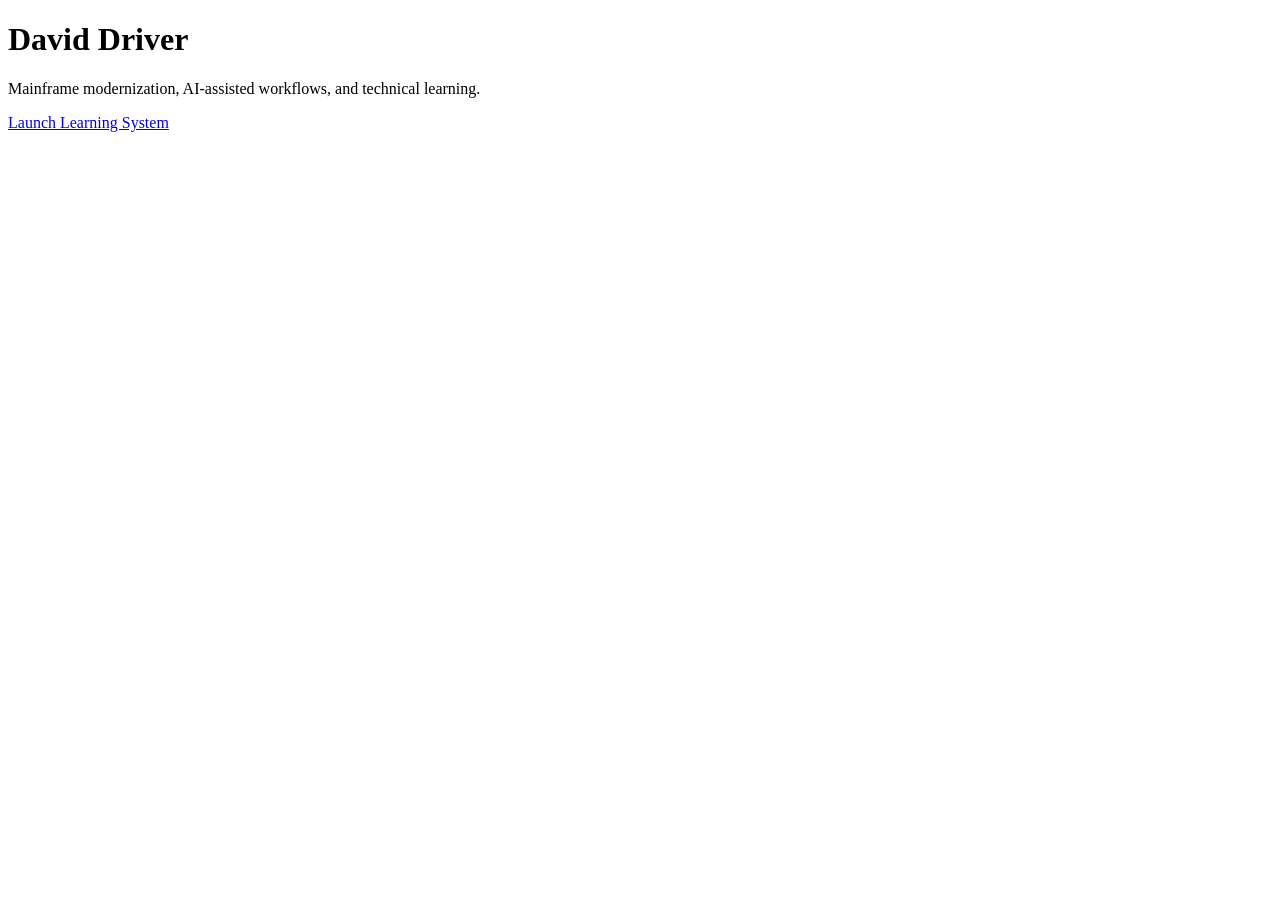
==== index.html @ c93b9fbb "Add DavidDriver landing page and move learning app to /learning" ====
<!DOCTYPE html>
<html>
<head>
<title>DavidDriver.net</title>
</head>

<body>

<h1>David Driver</h1>

<p>Mainframe modernization, AI-assisted workflows, and technical learning.</p>

<p>
<a href="/learning/">Launch Learning System</a>
</p>

</body>
</html>
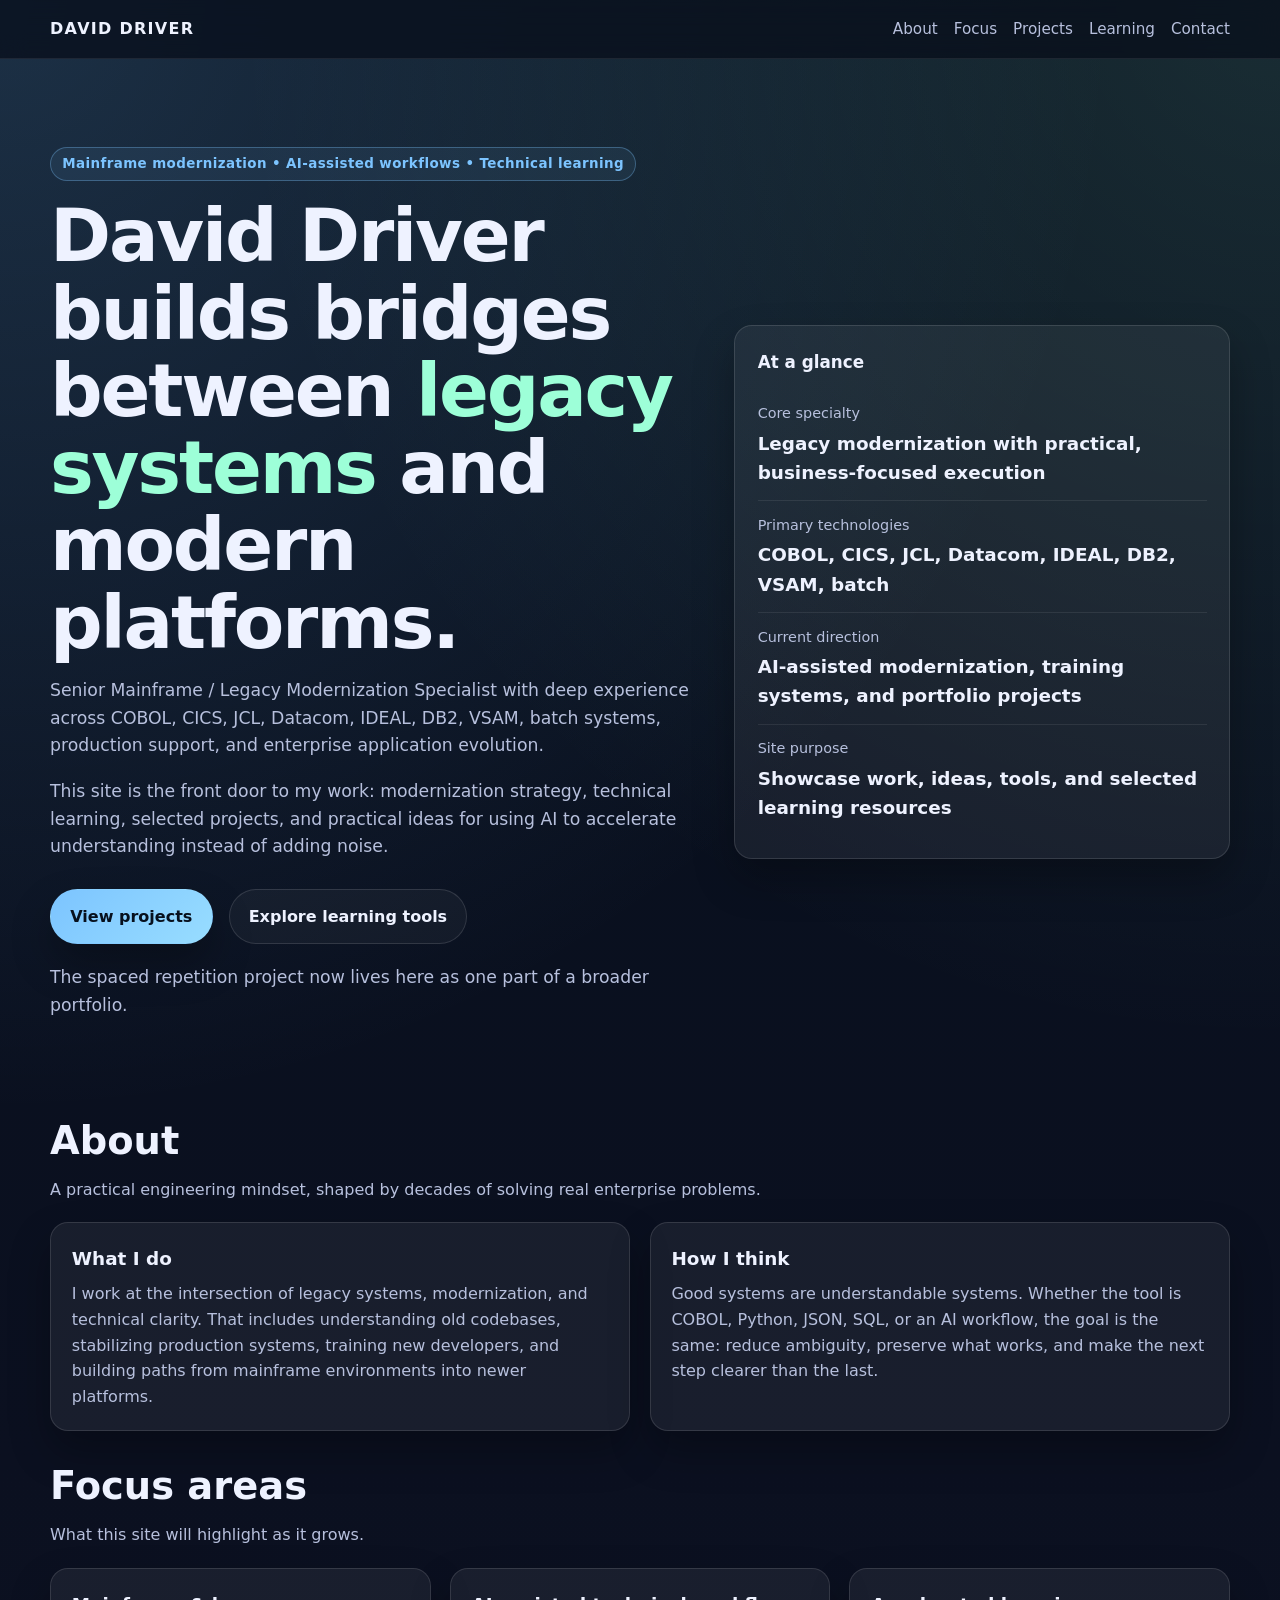
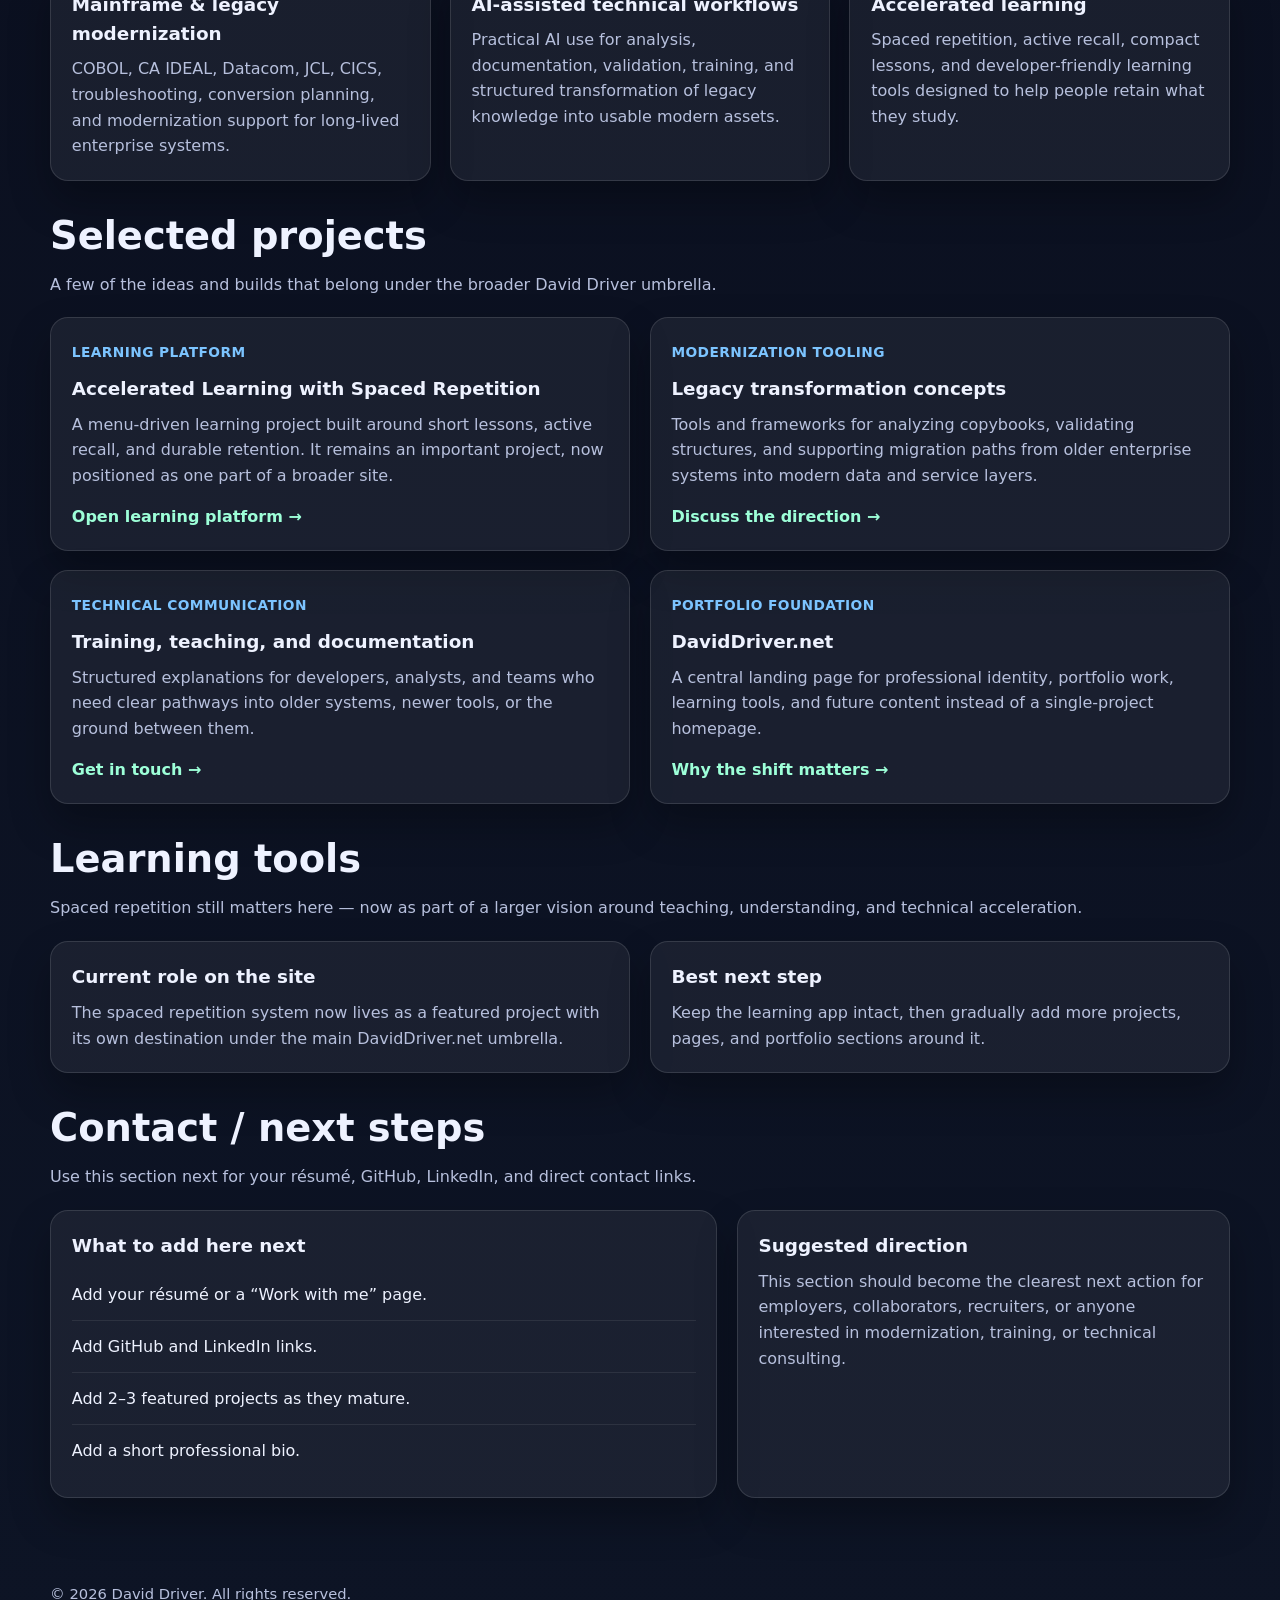
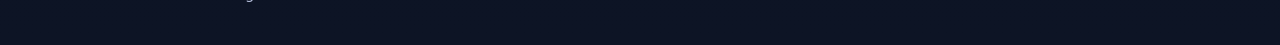
==== commit 51a257ad: "Restruture site and poplish DavidDriver.net landing page" ====
--- a/index.html
+++ b/index.html
@@ -1,18 +1,569 @@
 <!DOCTYPE html>
-<html>
-<head>
-<title>DavidDriver.net</title>
-</head>
-
-<body>
-
-<h1>David Driver</h1>
-
-<p>Mainframe modernization, AI-assisted workflows, and technical learning.</p>
-
-<p>
-<a href="/learning/">Launch Learning System</a>
-</p>
-
-</body>
+<html lang="en">
+  <head>
+    <meta charset="UTF-8" />
+    <meta name="viewport" content="width=device-width, initial-scale=1.0" />
+    <title>David Driver | Mainframe Modernization, AI, and Technical Learning</title>
+    <meta
+      name="description"
+      content="David Driver — Senior Mainframe / Legacy Modernization Specialist. Mainframe systems, modernization strategy, AI-assisted workflows, technical learning, and selected projects."
+    />
+    <style>
+      :root {
+        --bg: #0b1020;
+        --bg-soft: #11182d;
+        --card: rgba(255, 255, 255, 0.06);
+        --border: rgba(255, 255, 255, 0.12);
+        --text: #eef2ff;
+        --muted: #b7c0dd;
+        --accent: #7cc4ff;
+        --accent-2: #9dffd8;
+        --shadow: 0 20px 40px rgba(0, 0, 0, 0.28);
+        --radius: 18px;
+        --max: 1180px;
+      }
+
+      * {
+        box-sizing: border-box;
+      }
+
+      html {
+        scroll-behavior: smooth;
+      }
+
+      body {
+        margin: 0;
+        font-family: Inter, system-ui, -apple-system, BlinkMacSystemFont, "Segoe UI", sans-serif;
+        color: var(--text);
+        background:
+          radial-gradient(circle at top left, rgba(124, 196, 255, 0.18), transparent 32%),
+          radial-gradient(circle at top right, rgba(157, 255, 216, 0.12), transparent 30%),
+          linear-gradient(180deg, #07101d 0%, #0b1020 45%, #0d1425 100%);
+        line-height: 1.6;
+      }
+
+      a {
+        color: inherit;
+        text-decoration: none;
+      }
+
+      .wrap {
+        width: min(calc(100% - 2rem), var(--max));
+        margin: 0 auto;
+      }
+
+      .topbar {
+        position: sticky;
+        top: 0;
+        z-index: 50;
+        backdrop-filter: blur(12px);
+        background: rgba(8, 13, 25, 0.72);
+        border-bottom: 1px solid rgba(255, 255, 255, 0.08);
+      }
+
+      .nav {
+        display: flex;
+        align-items: center;
+        justify-content: space-between;
+        gap: 1rem;
+        padding: 1rem 0;
+      }
+
+      .brand {
+        font-size: 1rem;
+        font-weight: 700;
+        letter-spacing: 0.08em;
+        text-transform: uppercase;
+      }
+
+      .nav-links {
+        display: flex;
+        gap: 1rem;
+        flex-wrap: wrap;
+      }
+
+      .nav-links a {
+        color: var(--muted);
+        font-size: 0.95rem;
+      }
+
+      .nav-links a:hover,
+      .nav-links a:focus {
+        color: var(--text);
+      }
+
+      .hero {
+        padding: 5.5rem 0 3rem;
+      }
+
+      .hero-grid {
+        display: grid;
+        grid-template-columns: 1.25fr 0.95fr;
+        gap: 2rem;
+        align-items: center;
+      }
+
+      .eyebrow {
+        display: inline-block;
+        padding: 0.35rem 0.7rem;
+        border: 1px solid rgba(124, 196, 255, 0.32);
+        background: rgba(124, 196, 255, 0.08);
+        color: var(--accent);
+        border-radius: 999px;
+        font-size: 0.84rem;
+        font-weight: 600;
+        letter-spacing: 0.03em;
+        margin-bottom: 1rem;
+      }
+
+      h1 {
+        margin: 0 0 1rem;
+        font-size: clamp(2.4rem, 6vw, 4.6rem);
+        line-height: 1.05;
+        letter-spacing: -0.03em;
+      }
+
+      .hero p {
+        margin: 0 0 1.15rem;
+        font-size: 1.08rem;
+        color: var(--muted);
+        max-width: 64ch;
+      }
+
+      .accent {
+        color: var(--accent-2);
+      }
+
+      .actions {
+        display: flex;
+        gap: 1rem;
+        flex-wrap: wrap;
+        margin: 1.75rem 0 1.25rem;
+      }
+
+      .button {
+        display: inline-flex;
+        align-items: center;
+        justify-content: center;
+        min-height: 48px;
+        padding: 0.85rem 1.2rem;
+        border-radius: 999px;
+        font-weight: 700;
+        transition: 0.2s ease;
+        border: 1px solid transparent;
+      }
+
+      .button-primary {
+        background: linear-gradient(135deg, var(--accent), #98ddff);
+        color: #07101d;
+        box-shadow: var(--shadow);
+      }
+
+      .button-primary:hover {
+        transform: translateY(-1px);
+      }
+
+      .button-secondary {
+        border-color: var(--border);
+        background: rgba(255, 255, 255, 0.04);
+        color: var(--text);
+      }
+
+      .hero-card,
+      .card,
+      .project,
+      .contact-card {
+        background: var(--card);
+        border: 1px solid var(--border);
+        box-shadow: var(--shadow);
+        border-radius: var(--radius);
+      }
+
+      .hero-card {
+        padding: 1.4rem;
+      }
+
+      .hero-card h2 {
+        margin-top: 0;
+        font-size: 1.05rem;
+      }
+
+      .stat-list,
+      .bullet-list {
+        list-style: none;
+        margin: 0;
+        padding: 0;
+      }
+
+      .stat-list li,
+      .bullet-list li {
+        padding: 0.8rem 0;
+        border-bottom: 1px solid rgba(255, 255, 255, 0.08);
+      }
+
+      .stat-list li:last-child,
+      .bullet-list li:last-child {
+        border-bottom: 0;
+      }
+
+      .stat-label {
+        display: block;
+        color: var(--muted);
+        font-size: 0.9rem;
+      }
+
+      .stat-value {
+        display: block;
+        font-size: 1.15rem;
+        font-weight: 700;
+        margin-top: 0.2rem;
+      }
+
+      section {
+        padding: 1.5rem 0 0;
+      }
+
+      .section-head {
+        margin-bottom: 1.25rem;
+      }
+
+      .section-head h2 {
+        margin: 0 0 0.35rem;
+        font-size: clamp(1.6rem, 3vw, 2.4rem);
+      }
+
+      .section-head p {
+        margin: 0;
+        color: var(--muted);
+      }
+
+      .grid-3,
+      .grid-2 {
+        display: grid;
+        gap: 1.2rem;
+      }
+
+      .grid-3 {
+        grid-template-columns: repeat(3, minmax(0, 1fr));
+      }
+
+      .grid-2 {
+        grid-template-columns: repeat(2, minmax(0, 1fr));
+      }
+
+      .card,
+      .project,
+      .contact-card {
+        padding: 1.3rem;
+      }
+
+      .card h3,
+      .project h3,
+      .contact-card h3 {
+        margin: 0 0 0.5rem;
+        font-size: 1.15rem;
+      }
+
+      .card p,
+      .project p,
+      .contact-card p {
+        margin: 0;
+        color: var(--muted);
+      }
+
+      .project-meta {
+        display: inline-block;
+        margin-bottom: 0.7rem;
+        color: var(--accent);
+        font-size: 0.86rem;
+        font-weight: 700;
+        letter-spacing: 0.03em;
+        text-transform: uppercase;
+      }
+
+      .project-link {
+        display: inline-block;
+        margin-top: 0.95rem;
+        color: var(--accent-2);
+        font-weight: 700;
+      }
+
+      .contact-grid {
+        display: grid;
+        grid-template-columns: 1.15fr 0.85fr;
+        gap: 1.2rem;
+        margin-bottom: 4rem;
+      }
+
+      footer {
+        padding: 1.2rem 0 2.5rem;
+        color: var(--muted);
+        font-size: 0.92rem;
+      }
+
+      .small-note {
+        font-size: 0.94rem;
+        color: var(--muted);
+      }
+
+      @media (max-width: 900px) {
+        .hero-grid,
+        .grid-3,
+        .grid-2,
+        .contact-grid {
+          grid-template-columns: 1fr;
+        }
+
+        .hero {
+          padding-top: 4rem;
+        }
+
+        .nav {
+          align-items: flex-start;
+          flex-direction: column;
+        }
+      }
+    </style>
+  </head>
+  <body>
+    <header class="topbar">
+      <div class="wrap nav">
+        <a class="brand" href="#top">David Driver</a>
+        <nav class="nav-links" aria-label="Main navigation">
+          <a href="#about">About</a>
+          <a href="#focus">Focus</a>
+          <a href="#projects">Projects</a>
+          <a href="#learning">Learning</a>
+          <a href="#contact">Contact</a>
+        </nav>
+      </div>
+    </header>
+
+    <main id="top">
+      <section class="hero">
+        <div class="wrap hero-grid">
+          <div>
+            <span class="eyebrow">Mainframe modernization • AI-assisted workflows • Technical learning</span>
+            <h1>
+              David Driver builds bridges between
+              <span class="accent">legacy systems</span>
+              and modern platforms.
+            </h1>
+            <p>
+              Senior Mainframe / Legacy Modernization Specialist with deep experience across COBOL,
+              CICS, JCL, Datacom, IDEAL, DB2, VSAM, batch systems, production support, and enterprise
+              application evolution.
+            </p>
+            <p>
+              This site is the front door to my work: modernization strategy, technical learning,
+              selected projects, and practical ideas for using AI to accelerate understanding instead
+              of adding noise.
+            </p>
+            <div class="actions">
+              <a class="button button-primary" href="#projects">View projects</a>
+              <a class="button button-secondary" href="./learning/">Explore learning tools</a>
+            </div>
+            <p class="small-note">
+              The spaced repetition project now lives here as one part of a broader portfolio.
+            </p>
+          </div>
+
+          <aside class="hero-card" aria-label="Highlights">
+            <h2>At a glance</h2>
+            <ul class="stat-list">
+              <li>
+                <span class="stat-label">Core specialty</span>
+                <span class="stat-value">Legacy modernization with practical, business-focused execution</span>
+              </li>
+              <li>
+                <span class="stat-label">Primary technologies</span>
+                <span class="stat-value">COBOL, CICS, JCL, Datacom, IDEAL, DB2, VSAM, batch</span>
+              </li>
+              <li>
+                <span class="stat-label">Current direction</span>
+                <span class="stat-value">AI-assisted modernization, training systems, and portfolio projects</span>
+              </li>
+              <li>
+                <span class="stat-label">Site purpose</span>
+                <span class="stat-value">Showcase work, ideas, tools, and selected learning resources</span>
+              </li>
+            </ul>
+          </aside>
+        </div>
+      </section>
+
+      <section id="about">
+        <div class="wrap">
+          <div class="section-head">
+            <h2>About</h2>
+            <p>
+              A practical engineering mindset, shaped by decades of solving real enterprise problems.
+            </p>
+          </div>
+          <div class="grid-2">
+            <article class="card">
+              <h3>What I do</h3>
+              <p>
+                I work at the intersection of legacy systems, modernization, and technical clarity.
+                That includes understanding old codebases, stabilizing production systems, training
+                new developers, and building paths from mainframe environments into newer platforms.
+              </p>
+            </article>
+            <article class="card">
+              <h3>How I think</h3>
+              <p>
+                Good systems are understandable systems. Whether the tool is COBOL, Python, JSON,
+                SQL, or an AI workflow, the goal is the same: reduce ambiguity, preserve what works,
+                and make the next step clearer than the last.
+              </p>
+            </article>
+          </div>
+        </div>
+      </section>
+
+      <section id="focus">
+        <div class="wrap">
+          <div class="section-head">
+            <h2>Focus areas</h2>
+            <p>What this site will highlight as it grows.</p>
+          </div>
+          <div class="grid-3">
+            <article class="card">
+              <h3>Mainframe & legacy modernization</h3>
+              <p>
+                COBOL, CA IDEAL, Datacom, JCL, CICS, troubleshooting, conversion planning, and
+                modernization support for long-lived enterprise systems.
+              </p>
+            </article>
+            <article class="card">
+              <h3>AI-assisted technical workflows</h3>
+              <p>
+                Practical AI use for analysis, documentation, validation, training, and structured
+                transformation of legacy knowledge into usable modern assets.
+              </p>
+            </article>
+            <article class="card">
+              <h3>Accelerated learning</h3>
+              <p>
+                Spaced repetition, active recall, compact lessons, and developer-friendly learning
+                tools designed to help people retain what they study.
+              </p>
+            </article>
+          </div>
+        </div>
+      </section>
+
+      <section id="projects">
+        <div class="wrap">
+          <div class="section-head">
+            <h2>Selected projects</h2>
+            <p>A few of the ideas and builds that belong under the broader David Driver umbrella.</p>
+          </div>
+          <div class="grid-2">
+            <article class="project">
+              <span class="project-meta">Learning platform</span>
+              <h3>Accelerated Learning with Spaced Repetition</h3>
+              <p>
+                A menu-driven learning project built around short lessons, active recall, and durable
+                retention. It remains an important project, now positioned as one part of a broader site.
+              </p>
+              <a class="project-link" href="./learning/">Open learning platform →</a>
+            </article>
+            <article class="project">
+              <span class="project-meta">Modernization tooling</span>
+              <h3>Legacy transformation concepts</h3>
+              <p>
+                Tools and frameworks for analyzing copybooks, validating structures, and supporting
+                migration paths from older enterprise systems into modern data and service layers.
+              </p>
+              <a class="project-link" href="#contact">Discuss the direction →</a>
+            </article>
+            <article class="project">
+              <span class="project-meta">Technical communication</span>
+              <h3>Training, teaching, and documentation</h3>
+              <p>
+                Structured explanations for developers, analysts, and teams who need clear pathways
+                into older systems, newer tools, or the ground between them.
+              </p>
+              <a class="project-link" href="#contact">Get in touch →</a>
+            </article>
+            <article class="project">
+              <span class="project-meta">Portfolio foundation</span>
+              <h3>DavidDriver.net</h3>
+              <p>
+                A central landing page for professional identity, portfolio work, learning tools,
+                and future content instead of a single-project homepage.
+              </p>
+              <a class="project-link" href="#about">Why the shift matters →</a>
+            </article>
+          </div>
+        </div>
+      </section>
+
+      <section id="learning">
+        <div class="wrap">
+          <div class="section-head">
+            <h2>Learning tools</h2>
+            <p>
+              Spaced repetition still matters here — now as part of a larger vision around teaching,
+              understanding, and technical acceleration.
+            </p>
+          </div>
+          <div class="grid-2">
+            <article class="card">
+              <h3>Current role on the site</h3>
+              <p>
+                The spaced repetition system now lives as a featured project with its own destination
+                under the main DavidDriver.net umbrella.
+              </p>
+            </article>
+            <article class="card">
+              <h3>Best next step</h3>
+              <p>
+                Keep the learning app intact, then gradually add more projects, pages, and portfolio
+                sections around it.
+              </p>
+            </article>
+          </div>
+        </div>
+      </section>
+
+      <section id="contact">
+        <div class="wrap">
+          <div class="section-head">
+            <h2>Contact / next steps</h2>
+            <p>Use this section next for your résumé, GitHub, LinkedIn, and direct contact links.</p>
+          </div>
+          <div class="contact-grid">
+            <article class="contact-card">
+              <h3>What to add here next</h3>
+              <ul class="bullet-list">
+                <li>Add your résumé or a “Work with me” page.</li>
+                <li>Add GitHub and LinkedIn links.</li>
+                <li>Add 2–3 featured projects as they mature.</li>
+                <li>Add a short professional bio.</li>
+              </ul>
+            </article>
+            <article class="contact-card">
+              <h3>Suggested direction</h3>
+              <p>
+                This section should become the clearest next action for employers, collaborators,
+                recruiters, or anyone interested in modernization, training, or technical consulting.
+              </p>
+            </article>
+          </div>
+        </div>
+      </section>
+    </main>
+
+    <footer>
+      <div class="wrap">
+        © <span id="year"></span> David Driver. All rights reserved.
+      </div>
+    </footer>
+
+    <script>
+      document.getElementById("year").textContent = new Date().getFullYear();
+    </script>
+  </body>
 </html>
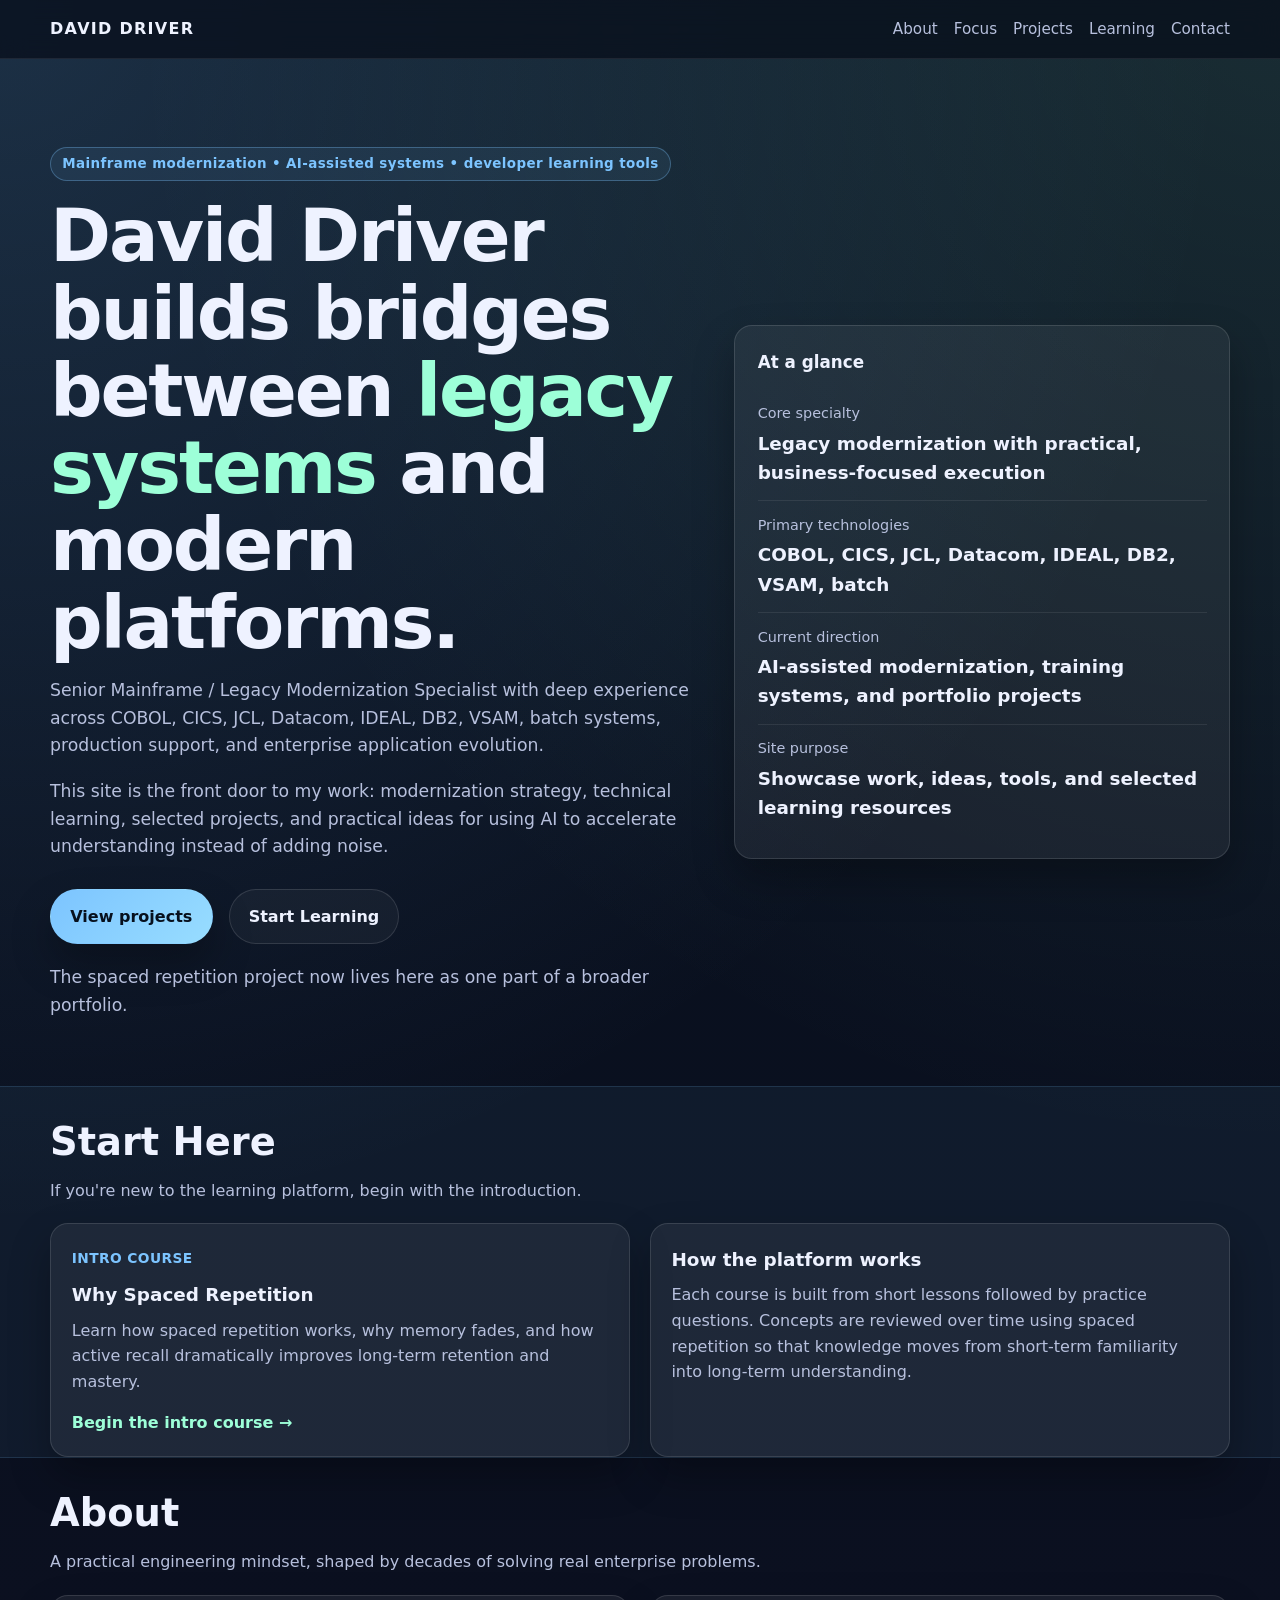
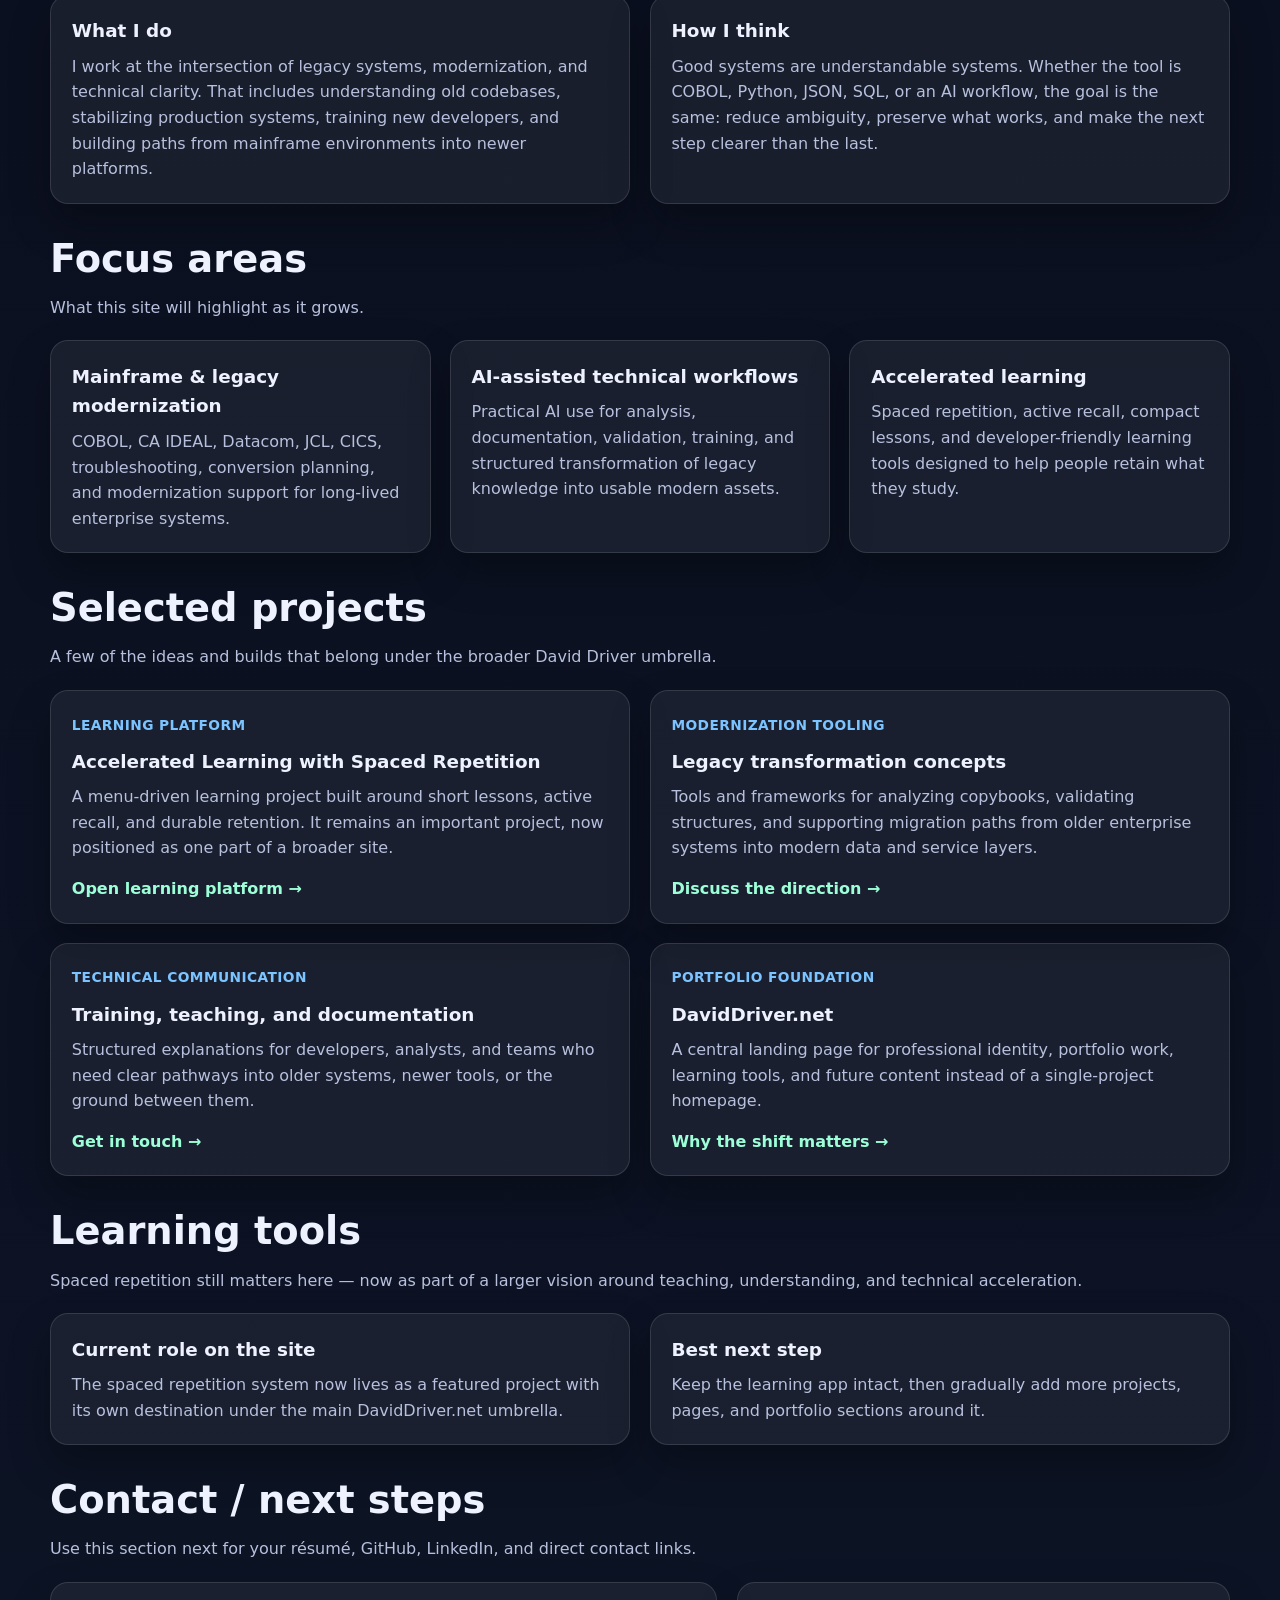
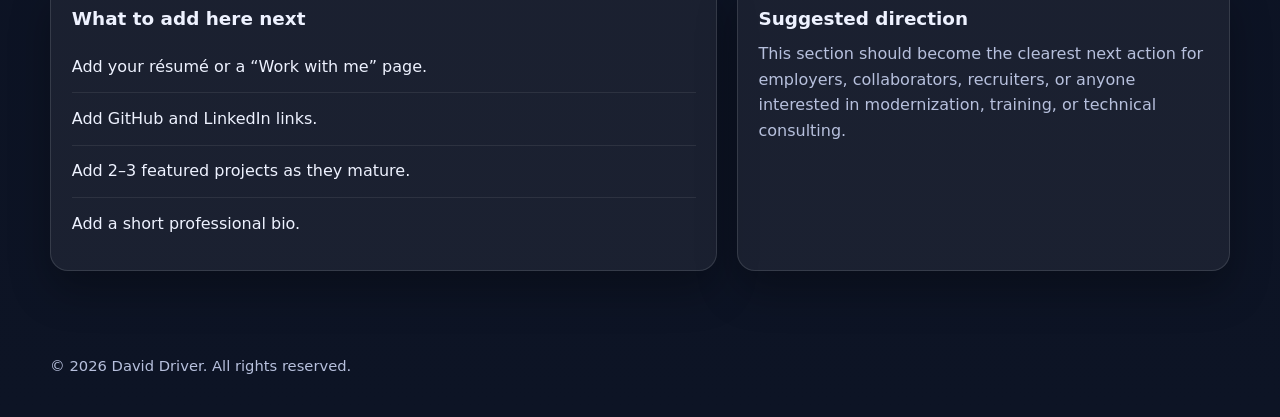
==== commit 99580671: "Update hero subtitle" ====
--- a/index.html
+++ b/index.html
@@ -1,569 +1,613 @@
 <!DOCTYPE html>
 <html lang="en">
-  <head>
+
+<head>
     <meta charset="UTF-8" />
     <meta name="viewport" content="width=device-width, initial-scale=1.0" />
     <title>David Driver | Mainframe Modernization, AI, and Technical Learning</title>
-    <meta
-      name="description"
-      content="David Driver — Senior Mainframe / Legacy Modernization Specialist. Mainframe systems, modernization strategy, AI-assisted workflows, technical learning, and selected projects."
-    />
+    <meta name="description"
+        content="David Driver — Senior Mainframe / Legacy Modernization Specialist. Mainframe systems, modernization strategy, AI-assisted workflows, technical learning, and selected projects." />
     <style>
-      :root {
-        --bg: #0b1020;
-        --bg-soft: #11182d;
-        --card: rgba(255, 255, 255, 0.06);
-        --border: rgba(255, 255, 255, 0.12);
-        --text: #eef2ff;
-        --muted: #b7c0dd;
-        --accent: #7cc4ff;
-        --accent-2: #9dffd8;
-        --shadow: 0 20px 40px rgba(0, 0, 0, 0.28);
-        --radius: 18px;
-        --max: 1180px;
-      }
-
-      * {
-        box-sizing: border-box;
-      }
-
-      html {
-        scroll-behavior: smooth;
-      }
-
-      body {
-        margin: 0;
-        font-family: Inter, system-ui, -apple-system, BlinkMacSystemFont, "Segoe UI", sans-serif;
-        color: var(--text);
-        background:
-          radial-gradient(circle at top left, rgba(124, 196, 255, 0.18), transparent 32%),
-          radial-gradient(circle at top right, rgba(157, 255, 216, 0.12), transparent 30%),
-          linear-gradient(180deg, #07101d 0%, #0b1020 45%, #0d1425 100%);
-        line-height: 1.6;
-      }
-
-      a {
-        color: inherit;
-        text-decoration: none;
-      }
-
-      .wrap {
-        width: min(calc(100% - 2rem), var(--max));
-        margin: 0 auto;
-      }
-
-      .topbar {
-        position: sticky;
-        top: 0;
-        z-index: 50;
-        backdrop-filter: blur(12px);
-        background: rgba(8, 13, 25, 0.72);
-        border-bottom: 1px solid rgba(255, 255, 255, 0.08);
-      }
-
-      .nav {
-        display: flex;
-        align-items: center;
-        justify-content: space-between;
-        gap: 1rem;
-        padding: 1rem 0;
-      }
-
-      .brand {
-        font-size: 1rem;
-        font-weight: 700;
-        letter-spacing: 0.08em;
-        text-transform: uppercase;
-      }
-
-      .nav-links {
-        display: flex;
-        gap: 1rem;
-        flex-wrap: wrap;
-      }
-
-      .nav-links a {
-        color: var(--muted);
-        font-size: 0.95rem;
-      }
-
-      .nav-links a:hover,
-      .nav-links a:focus {
-        color: var(--text);
-      }
-
-      .hero {
-        padding: 5.5rem 0 3rem;
-      }
-
-      .hero-grid {
-        display: grid;
-        grid-template-columns: 1.25fr 0.95fr;
-        gap: 2rem;
-        align-items: center;
-      }
-
-      .eyebrow {
-        display: inline-block;
-        padding: 0.35rem 0.7rem;
-        border: 1px solid rgba(124, 196, 255, 0.32);
-        background: rgba(124, 196, 255, 0.08);
-        color: var(--accent);
-        border-radius: 999px;
-        font-size: 0.84rem;
-        font-weight: 600;
-        letter-spacing: 0.03em;
-        margin-bottom: 1rem;
-      }
-
-      h1 {
-        margin: 0 0 1rem;
-        font-size: clamp(2.4rem, 6vw, 4.6rem);
-        line-height: 1.05;
-        letter-spacing: -0.03em;
-      }
-
-      .hero p {
-        margin: 0 0 1.15rem;
-        font-size: 1.08rem;
-        color: var(--muted);
-        max-width: 64ch;
-      }
-
-      .accent {
-        color: var(--accent-2);
-      }
-
-      .actions {
-        display: flex;
-        gap: 1rem;
-        flex-wrap: wrap;
-        margin: 1.75rem 0 1.25rem;
-      }
-
-      .button {
-        display: inline-flex;
-        align-items: center;
-        justify-content: center;
-        min-height: 48px;
-        padding: 0.85rem 1.2rem;
-        border-radius: 999px;
-        font-weight: 700;
-        transition: 0.2s ease;
-        border: 1px solid transparent;
-      }
-
-      .button-primary {
-        background: linear-gradient(135deg, var(--accent), #98ddff);
-        color: #07101d;
-        box-shadow: var(--shadow);
-      }
-
-      .button-primary:hover {
-        transform: translateY(-1px);
-      }
-
-      .button-secondary {
-        border-color: var(--border);
-        background: rgba(255, 255, 255, 0.04);
-        color: var(--text);
-      }
-
-      .hero-card,
-      .card,
-      .project,
-      .contact-card {
-        background: var(--card);
-        border: 1px solid var(--border);
-        box-shadow: var(--shadow);
-        border-radius: var(--radius);
-      }
-
-      .hero-card {
-        padding: 1.4rem;
-      }
-
-      .hero-card h2 {
-        margin-top: 0;
-        font-size: 1.05rem;
-      }
-
-      .stat-list,
-      .bullet-list {
-        list-style: none;
-        margin: 0;
-        padding: 0;
-      }
-
-      .stat-list li,
-      .bullet-list li {
-        padding: 0.8rem 0;
-        border-bottom: 1px solid rgba(255, 255, 255, 0.08);
-      }
-
-      .stat-list li:last-child,
-      .bullet-list li:last-child {
-        border-bottom: 0;
-      }
-
-      .stat-label {
-        display: block;
-        color: var(--muted);
-        font-size: 0.9rem;
-      }
-
-      .stat-value {
-        display: block;
-        font-size: 1.15rem;
-        font-weight: 700;
-        margin-top: 0.2rem;
-      }
-
-      section {
-        padding: 1.5rem 0 0;
-      }
-
-      .section-head {
-        margin-bottom: 1.25rem;
-      }
-
-      .section-head h2 {
-        margin: 0 0 0.35rem;
-        font-size: clamp(1.6rem, 3vw, 2.4rem);
-      }
-
-      .section-head p {
-        margin: 0;
-        color: var(--muted);
-      }
-
-      .grid-3,
-      .grid-2 {
-        display: grid;
-        gap: 1.2rem;
-      }
-
-      .grid-3 {
-        grid-template-columns: repeat(3, minmax(0, 1fr));
-      }
-
-      .grid-2 {
-        grid-template-columns: repeat(2, minmax(0, 1fr));
-      }
-
-      .card,
-      .project,
-      .contact-card {
-        padding: 1.3rem;
-      }
-
-      .card h3,
-      .project h3,
-      .contact-card h3 {
-        margin: 0 0 0.5rem;
-        font-size: 1.15rem;
-      }
-
-      .card p,
-      .project p,
-      .contact-card p {
-        margin: 0;
-        color: var(--muted);
-      }
-
-      .project-meta {
-        display: inline-block;
-        margin-bottom: 0.7rem;
-        color: var(--accent);
-        font-size: 0.86rem;
-        font-weight: 700;
-        letter-spacing: 0.03em;
-        text-transform: uppercase;
-      }
-
-      .project-link {
-        display: inline-block;
-        margin-top: 0.95rem;
-        color: var(--accent-2);
-        font-weight: 700;
-      }
-
-      .contact-grid {
-        display: grid;
-        grid-template-columns: 1.15fr 0.85fr;
-        gap: 1.2rem;
-        margin-bottom: 4rem;
-      }
-
-      footer {
-        padding: 1.2rem 0 2.5rem;
-        color: var(--muted);
-        font-size: 0.92rem;
-      }
-
-      .small-note {
-        font-size: 0.94rem;
-        color: var(--muted);
-      }
-
-      @media (max-width: 900px) {
-        .hero-grid,
+        :root {
+            --bg: #0b1020;
+            --bg-soft: #11182d;
+            --card: rgba(255, 255, 255, 0.06);
+            --border: rgba(255, 255, 255, 0.12);
+            --text: #eef2ff;
+            --muted: #b7c0dd;
+            --accent: #7cc4ff;
+            --accent-2: #9dffd8;
+            --shadow: 0 20px 40px rgba(0, 0, 0, 0.28);
+            --radius: 18px;
+            --max: 1180px;
+        }
+
+        * {
+            box-sizing: border-box;
+        }
+
+        html {
+            scroll-behavior: smooth;
+        }
+
+        body {
+            margin: 0;
+            font-family: Inter, system-ui, -apple-system, BlinkMacSystemFont, "Segoe UI", sans-serif;
+            color: var(--text);
+            background:
+                radial-gradient(circle at top left, rgba(124, 196, 255, 0.18), transparent 32%),
+                radial-gradient(circle at top right, rgba(157, 255, 216, 0.12), transparent 30%),
+                linear-gradient(180deg, #07101d 0%, #0b1020 45%, #0d1425 100%);
+            line-height: 1.6;
+        }
+
+        a {
+            color: inherit;
+            text-decoration: none;
+        }
+
+        .wrap {
+            width: min(calc(100% - 2rem), var(--max));
+            margin: 0 auto;
+        }
+
+        .topbar {
+            position: sticky;
+            top: 0;
+            z-index: 50;
+            backdrop-filter: blur(12px);
+            background: rgba(8, 13, 25, 0.72);
+            border-bottom: 1px solid rgba(255, 255, 255, 0.08);
+        }
+
+        .nav {
+            display: flex;
+            align-items: center;
+            justify-content: space-between;
+            gap: 1rem;
+            padding: 1rem 0;
+        }
+
+        .brand {
+            font-size: 1rem;
+            font-weight: 700;
+            letter-spacing: 0.08em;
+            text-transform: uppercase;
+        }
+
+        .nav-links {
+            display: flex;
+            gap: 1rem;
+            flex-wrap: wrap;
+        }
+
+        .nav-links a {
+            color: var(--muted);
+            font-size: 0.95rem;
+        }
+
+        .nav-links a:hover,
+        .nav-links a:focus {
+            color: var(--text);
+        }
+
+        .hero {
+            padding: 5.5rem 0 3rem;
+        }
+
+        .hero-grid {
+            display: grid;
+            grid-template-columns: 1.25fr 0.95fr;
+            gap: 2rem;
+            align-items: center;
+        }
+
+        .eyebrow {
+            display: inline-block;
+            padding: 0.35rem 0.7rem;
+            border: 1px solid rgba(124, 196, 255, 0.32);
+            background: rgba(124, 196, 255, 0.08);
+            color: var(--accent);
+            border-radius: 999px;
+            font-size: 0.84rem;
+            font-weight: 600;
+            letter-spacing: 0.03em;
+            margin-bottom: 1rem;
+        }
+
+        h1 {
+            margin: 0 0 1rem;
+            font-size: clamp(2.4rem, 6vw, 4.6rem);
+            line-height: 1.05;
+            letter-spacing: -0.03em;
+        }
+
+        .hero p {
+            margin: 0 0 1.15rem;
+            font-size: 1.08rem;
+            color: var(--muted);
+            max-width: 64ch;
+        }
+
+        .accent {
+            color: var(--accent-2);
+        }
+
+        .actions {
+            display: flex;
+            gap: 1rem;
+            flex-wrap: wrap;
+            margin: 1.75rem 0 1.25rem;
+        }
+
+        .button {
+            display: inline-flex;
+            align-items: center;
+            justify-content: center;
+            min-height: 48px;
+            padding: 0.85rem 1.2rem;
+            border-radius: 999px;
+            font-weight: 700;
+            transition: 0.2s ease;
+            border: 1px solid transparent;
+        }
+
+        .button-primary {
+            background: linear-gradient(135deg, var(--accent), #98ddff);
+            color: #07101d;
+            box-shadow: var(--shadow);
+        }
+
+        .button-primary:hover {
+            transform: translateY(-1px);
+        }
+
+        .button-secondary {
+            border-color: var(--border);
+            background: rgba(255, 255, 255, 0.04);
+            color: var(--text);
+        }
+
+        .hero-card,
+        .card,
+        .project,
+        .contact-card {
+            background: var(--card);
+            border: 1px solid var(--border);
+            box-shadow: var(--shadow);
+            border-radius: var(--radius);
+        }
+
+        .hero-card {
+            padding: 1.4rem;
+        }
+
+        .hero-card h2 {
+            margin-top: 0;
+            font-size: 1.05rem;
+        }
+
+        .stat-list,
+        .bullet-list {
+            list-style: none;
+            margin: 0;
+            padding: 0;
+        }
+
+        .stat-list li,
+        .bullet-list li {
+            padding: 0.8rem 0;
+            border-bottom: 1px solid rgba(255, 255, 255, 0.08);
+        }
+
+        .stat-list li:last-child,
+        .bullet-list li:last-child {
+            border-bottom: 0;
+        }
+
+        .stat-label {
+            display: block;
+            color: var(--muted);
+            font-size: 0.9rem;
+        }
+
+        .stat-value {
+            display: block;
+            font-size: 1.15rem;
+            font-weight: 700;
+            margin-top: 0.2rem;
+        }
+
+        section {
+            padding: 1.5rem 0 0;
+        }
+
+        #start-here {
+            background: rgba(124, 196, 255, 0.06);
+            border-top: 1px solid rgba(124, 196, 255, 0.15);
+            border-bottom: 1px solid rgba(124, 196, 255, 0.15);
+        }
+
+        .section-head {
+            margin-bottom: 1.25rem;
+        }
+
+        .section-head h2 {
+            margin: 0 0 0.35rem;
+            font-size: clamp(1.6rem, 3vw, 2.4rem);
+        }
+
+        .section-head p {
+            margin: 0;
+            color: var(--muted);
+        }
+
         .grid-3,
-        .grid-2,
+        .grid-2 {
+            display: grid;
+            gap: 1.2rem;
+        }
+
+        .grid-3 {
+            grid-template-columns: repeat(3, minmax(0, 1fr));
+        }
+
+        .grid-2 {
+            grid-template-columns: repeat(2, minmax(0, 1fr));
+        }
+
+        .card,
+        .project,
+        .contact-card {
+            padding: 1.3rem;
+        }
+
+        .card h3,
+        .project h3,
+        .contact-card h3 {
+            margin: 0 0 0.5rem;
+            font-size: 1.15rem;
+        }
+
+        .card p,
+        .project p,
+        .contact-card p {
+            margin: 0;
+            color: var(--muted);
+        }
+
+        .project-meta {
+            display: inline-block;
+            margin-bottom: 0.7rem;
+            color: var(--accent);
+            font-size: 0.86rem;
+            font-weight: 700;
+            letter-spacing: 0.03em;
+            text-transform: uppercase;
+        }
+
+        .project-link {
+            display: inline-block;
+            margin-top: 0.95rem;
+            color: var(--accent-2);
+            font-weight: 700;
+        }
+
         .contact-grid {
-          grid-template-columns: 1fr;
-        }
-
-        .hero {
-          padding-top: 4rem;
-        }
-
-        .nav {
-          align-items: flex-start;
-          flex-direction: column;
-        }
-      }
+            display: grid;
+            grid-template-columns: 1.15fr 0.85fr;
+            gap: 1.2rem;
+            margin-bottom: 4rem;
+        }
+
+        footer {
+            padding: 1.2rem 0 2.5rem;
+            color: var(--muted);
+            font-size: 0.92rem;
+        }
+
+        .small-note {
+            font-size: 0.94rem;
+            color: var(--muted);
+        }
+
+        @media (max-width: 900px) {
+
+            .hero-grid,
+            .grid-3,
+            .grid-2,
+            .contact-grid {
+                grid-template-columns: 1fr;
+            }
+
+            .hero {
+                padding-top: 4rem;
+            }
+
+            .nav {
+                align-items: flex-start;
+                flex-direction: column;
+            }
+        }
     </style>
-  </head>
-  <body>
+</head>
+
+<body>
     <header class="topbar">
-      <div class="wrap nav">
-        <a class="brand" href="#top">David Driver</a>
-        <nav class="nav-links" aria-label="Main navigation">
-          <a href="#about">About</a>
-          <a href="#focus">Focus</a>
-          <a href="#projects">Projects</a>
-          <a href="#learning">Learning</a>
-          <a href="#contact">Contact</a>
-        </nav>
-      </div>
+        <div class="wrap nav">
+            <a class="brand" href="#top">David Driver</a>
+            <nav class="nav-links" aria-label="Main navigation">
+                <a href="#about">About</a>
+                <a href="#focus">Focus</a>
+                <a href="#projects">Projects</a>
+                <a href="#learning">Learning</a>
+                <a href="#contact">Contact</a>
+            </nav>
+        </div>
     </header>
 
     <main id="top">
-      <section class="hero">
-        <div class="wrap hero-grid">
-          <div>
-            <span class="eyebrow">Mainframe modernization • AI-assisted workflows • Technical learning</span>
-            <h1>
-              David Driver builds bridges between
-              <span class="accent">legacy systems</span>
-              and modern platforms.
-            </h1>
-            <p>
-              Senior Mainframe / Legacy Modernization Specialist with deep experience across COBOL,
-              CICS, JCL, Datacom, IDEAL, DB2, VSAM, batch systems, production support, and enterprise
-              application evolution.
-            </p>
-            <p>
-              This site is the front door to my work: modernization strategy, technical learning,
-              selected projects, and practical ideas for using AI to accelerate understanding instead
-              of adding noise.
-            </p>
-            <div class="actions">
-              <a class="button button-primary" href="#projects">View projects</a>
-              <a class="button button-secondary" href="./learning/">Explore learning tools</a>
+        <section class="hero">
+            <div class="wrap hero-grid">
+                <div>
+                    <span class="eyebrow">Mainframe modernization • AI-assisted systems • developer learning
+                        tools</span>
+                    <h1>
+                        David Driver builds bridges between
+                        <span class="accent">legacy systems</span>
+                        and modern platforms.
+                    </h1>
+                    <p>
+                        Senior Mainframe / Legacy Modernization Specialist with deep experience across COBOL,
+                        CICS, JCL, Datacom, IDEAL, DB2, VSAM, batch systems, production support, and enterprise
+                        application evolution.
+                    </p>
+                    <p>
+                        This site is the front door to my work: modernization strategy, technical learning,
+                        selected projects, and practical ideas for using AI to accelerate understanding instead
+                        of adding noise.
+                    </p>
+                    <div class="actions">
+                        <a class="button button-primary" href="#projects">View projects</a>
+                        <a class="button button-secondary" href="./learning/">Start Learning</a>
+                    </div>
+                    <p class="small-note">
+                        The spaced repetition project now lives here as one part of a broader portfolio.
+                    </p>
+                </div>
+
+                <aside class="hero-card" aria-label="Highlights">
+                    <h2>At a glance</h2>
+                    <ul class="stat-list">
+                        <li>
+                            <span class="stat-label">Core specialty</span>
+                            <span class="stat-value">Legacy modernization with practical, business-focused
+                                execution</span>
+                        </li>
+                        <li>
+                            <span class="stat-label">Primary technologies</span>
+                            <span class="stat-value">COBOL, CICS, JCL, Datacom, IDEAL, DB2, VSAM, batch</span>
+                        </li>
+                        <li>
+                            <span class="stat-label">Current direction</span>
+                            <span class="stat-value">AI-assisted modernization, training systems, and portfolio
+                                projects</span>
+                        </li>
+                        <li>
+                            <span class="stat-label">Site purpose</span>
+                            <span class="stat-value">Showcase work, ideas, tools, and selected learning resources</span>
+                        </li>
+                    </ul>
+                </aside>
             </div>
-            <p class="small-note">
-              The spaced repetition project now lives here as one part of a broader portfolio.
-            </p>
-          </div>
-
-          <aside class="hero-card" aria-label="Highlights">
-            <h2>At a glance</h2>
-            <ul class="stat-list">
-              <li>
-                <span class="stat-label">Core specialty</span>
-                <span class="stat-value">Legacy modernization with practical, business-focused execution</span>
-              </li>
-              <li>
-                <span class="stat-label">Primary technologies</span>
-                <span class="stat-value">COBOL, CICS, JCL, Datacom, IDEAL, DB2, VSAM, batch</span>
-              </li>
-              <li>
-                <span class="stat-label">Current direction</span>
-                <span class="stat-value">AI-assisted modernization, training systems, and portfolio projects</span>
-              </li>
-              <li>
-                <span class="stat-label">Site purpose</span>
-                <span class="stat-value">Showcase work, ideas, tools, and selected learning resources</span>
-              </li>
-            </ul>
-          </aside>
+        </section>
+
+        <section id="start-here">
+            <div class="wrap">
+                <div class="section-head">
+                    <h2>Start Here</h2>
+                    <p>If you're new to the learning platform, begin with the introduction.</p>
+                </div>
+
+                <div class="grid-2">
+                    <article class="project">
+                        <span class="project-meta">Intro Course</span>
+                        <h3>Why Spaced Repetition</h3>
+                        <p>
+                            Learn how spaced repetition works, why memory fades, and how active recall
+                            dramatically improves long-term retention and mastery.
+                        </p>
+
+                        <a class="project-link" href="./learning/courses/why-spaced-repetition/">
+                            Begin the intro course →
+                        </a>
+                    </article>
+
+                    <article class="card">
+                        <h3>How the platform works</h3>
+                        <p>
+                            Each course is built from short lessons followed by practice questions.
+                            Concepts are reviewed over time using spaced repetition so that knowledge
+                            moves from short-term familiarity into long-term understanding.
+                        </p>
+                    </article>
+                </div>
+            </div>
+        </section>
+
+        <section id="about">
+            <div class="wrap">
+                <div class="section-head">
+                    <h2>About</h2>
+                    <p>
+                        A practical engineering mindset, shaped by decades of solving real enterprise problems.
+                    </p>
+                </div>
+                <div class="grid-2">
+                    <article class="card">
+                        <h3>What I do</h3>
+                        <p>
+                            I work at the intersection of legacy systems, modernization, and technical clarity.
+                            That includes understanding old codebases, stabilizing production systems, training
+                            new developers, and building paths from mainframe environments into newer platforms.
+                        </p>
+                    </article>
+                    <article class="card">
+                        <h3>How I think</h3>
+                        <p>
+                            Good systems are understandable systems. Whether the tool is COBOL, Python, JSON,
+                            SQL, or an AI workflow, the goal is the same: reduce ambiguity, preserve what works,
+                            and make the next step clearer than the last.
+                        </p>
+                    </article>
+                </div>
+            </div>
+        </section>
+
+        <section id="focus">
+            <div class="wrap">
+                <div class="section-head">
+                    <h2>Focus areas</h2>
+                    <p>What this site will highlight as it grows.</p>
+                </div>
+                <div class="grid-3">
+                    <article class="card">
+                        <h3>Mainframe & legacy modernization</h3>
+                        <p>
+                            COBOL, CA IDEAL, Datacom, JCL, CICS, troubleshooting, conversion planning, and
+                            modernization support for long-lived enterprise systems.
+                        </p>
+                    </article>
+                    <article class="card">
+                        <h3>AI-assisted technical workflows</h3>
+                        <p>
+                            Practical AI use for analysis, documentation, validation, training, and structured
+                            transformation of legacy knowledge into usable modern assets.
+                        </p>
+                    </article>
+                    <article class="card">
+                        <h3>Accelerated learning</h3>
+                        <p>
+                            Spaced repetition, active recall, compact lessons, and developer-friendly learning
+                            tools designed to help people retain what they study.
+                        </p>
+                    </article>
+                </div>
+            </div>
+        </section>
+
+        <section id="projects">
+            <div class="wrap">
+                <div class="section-head">
+                    <h2>Selected projects</h2>
+                    <p>A few of the ideas and builds that belong under the broader David Driver umbrella.</p>
+                </div>
+                <div class="grid-2">
+                    <article class="project">
+                        <span class="project-meta">Learning platform</span>
+                        <h3>Accelerated Learning with Spaced Repetition</h3>
+                        <p>
+                            A menu-driven learning project built around short lessons, active recall, and durable
+                            retention. It remains an important project, now positioned as one part of a broader site.
+                        </p>
+                        <a class="project-link" href="./learning/">Open learning platform →</a>
+                    </article>
+                    <article class="project">
+                        <span class="project-meta">Modernization tooling</span>
+                        <h3>Legacy transformation concepts</h3>
+                        <p>
+                            Tools and frameworks for analyzing copybooks, validating structures, and supporting
+                            migration paths from older enterprise systems into modern data and service layers.
+                        </p>
+                        <a class="project-link" href="#contact">Discuss the direction →</a>
+                    </article>
+                    <article class="project">
+                        <span class="project-meta">Technical communication</span>
+                        <h3>Training, teaching, and documentation</h3>
+                        <p>
+                            Structured explanations for developers, analysts, and teams who need clear pathways
+                            into older systems, newer tools, or the ground between them.
+                        </p>
+                        <a class="project-link" href="#contact">Get in touch →</a>
+                    </article>
+                    <article class="project">
+                        <span class="project-meta">Portfolio foundation</span>
+                        <h3>DavidDriver.net</h3>
+                        <p>
+                            A central landing page for professional identity, portfolio work, learning tools,
+                            and future content instead of a single-project homepage.
+                        </p>
+                        <a class="project-link" href="#about">Why the shift matters →</a>
+                    </article>
+                </div>
+            </div>
+        </section>
+
+        <section id="learning">
+            <div class="wrap">
+                <div class="section-head">
+                    <h2>Learning tools</h2>
+                    <p>
+                        Spaced repetition still matters here — now as part of a larger vision around teaching,
+                        understanding, and technical acceleration.
+                    </p>
+                </div>
+                <div class="grid-2">
+                    <article class="card">
+                        <h3>Current role on the site</h3>
+                        <p>
+                            The spaced repetition system now lives as a featured project with its own destination
+                            under the main DavidDriver.net umbrella.
+                        </p>
+                    </article>
+                    <article class="card">
+                        <h3>Best next step</h3>
+                        <p>
+                            Keep the learning app intact, then gradually add more projects, pages, and portfolio
+                            sections around it.
+                        </p>
+                    </article>
+                </div>
+            </div>
+        </section>
+
+        <section id="contact">
+            <div class="wrap">
+                <div class="section-head">
+                    <h2>Contact / next steps</h2>
+                    <p>Use this section next for your résumé, GitHub, LinkedIn, and direct contact links.</p>
+                </div>
+                <div class="contact-grid">
+                    <article class="contact-card">
+                        <h3>What to add here next</h3>
+                        <ul class="bullet-list">
+                            <li>Add your résumé or a “Work with me” page.</li>
+                            <li>Add GitHub and LinkedIn links.</li>
+                            <li>Add 2–3 featured projects as they mature.</li>
+                            <li>Add a short professional bio.</li>
+                        </ul>
+                    </article>
+                    <article class="contact-card">
+                        <h3>Suggested direction</h3>
+                        <p>
+                            This section should become the clearest next action for employers, collaborators,
+                            recruiters, or anyone interested in modernization, training, or technical consulting.
+                        </p>
+                    </article>
+                </div>
+            </div>
+        </section>
+    </main>
+
+    <footer>
+        <div class="wrap">
+            © <span id="year"></span> David Driver. All rights reserved.
         </div>
-      </section>
-
-      <section id="about">
-        <div class="wrap">
-          <div class="section-head">
-            <h2>About</h2>
-            <p>
-              A practical engineering mindset, shaped by decades of solving real enterprise problems.
-            </p>
-          </div>
-          <div class="grid-2">
-            <article class="card">
-              <h3>What I do</h3>
-              <p>
-                I work at the intersection of legacy systems, modernization, and technical clarity.
-                That includes understanding old codebases, stabilizing production systems, training
-                new developers, and building paths from mainframe environments into newer platforms.
-              </p>
-            </article>
-            <article class="card">
-              <h3>How I think</h3>
-              <p>
-                Good systems are understandable systems. Whether the tool is COBOL, Python, JSON,
-                SQL, or an AI workflow, the goal is the same: reduce ambiguity, preserve what works,
-                and make the next step clearer than the last.
-              </p>
-            </article>
-          </div>
-        </div>
-      </section>
-
-      <section id="focus">
-        <div class="wrap">
-          <div class="section-head">
-            <h2>Focus areas</h2>
-            <p>What this site will highlight as it grows.</p>
-          </div>
-          <div class="grid-3">
-            <article class="card">
-              <h3>Mainframe & legacy modernization</h3>
-              <p>
-                COBOL, CA IDEAL, Datacom, JCL, CICS, troubleshooting, conversion planning, and
-                modernization support for long-lived enterprise systems.
-              </p>
-            </article>
-            <article class="card">
-              <h3>AI-assisted technical workflows</h3>
-              <p>
-                Practical AI use for analysis, documentation, validation, training, and structured
-                transformation of legacy knowledge into usable modern assets.
-              </p>
-            </article>
-            <article class="card">
-              <h3>Accelerated learning</h3>
-              <p>
-                Spaced repetition, active recall, compact lessons, and developer-friendly learning
-                tools designed to help people retain what they study.
-              </p>
-            </article>
-          </div>
-        </div>
-      </section>
-
-      <section id="projects">
-        <div class="wrap">
-          <div class="section-head">
-            <h2>Selected projects</h2>
-            <p>A few of the ideas and builds that belong under the broader David Driver umbrella.</p>
-          </div>
-          <div class="grid-2">
-            <article class="project">
-              <span class="project-meta">Learning platform</span>
-              <h3>Accelerated Learning with Spaced Repetition</h3>
-              <p>
-                A menu-driven learning project built around short lessons, active recall, and durable
-                retention. It remains an important project, now positioned as one part of a broader site.
-              </p>
-              <a class="project-link" href="./learning/">Open learning platform →</a>
-            </article>
-            <article class="project">
-              <span class="project-meta">Modernization tooling</span>
-              <h3>Legacy transformation concepts</h3>
-              <p>
-                Tools and frameworks for analyzing copybooks, validating structures, and supporting
-                migration paths from older enterprise systems into modern data and service layers.
-              </p>
-              <a class="project-link" href="#contact">Discuss the direction →</a>
-            </article>
-            <article class="project">
-              <span class="project-meta">Technical communication</span>
-              <h3>Training, teaching, and documentation</h3>
-              <p>
-                Structured explanations for developers, analysts, and teams who need clear pathways
-                into older systems, newer tools, or the ground between them.
-              </p>
-              <a class="project-link" href="#contact">Get in touch →</a>
-            </article>
-            <article class="project">
-              <span class="project-meta">Portfolio foundation</span>
-              <h3>DavidDriver.net</h3>
-              <p>
-                A central landing page for professional identity, portfolio work, learning tools,
-                and future content instead of a single-project homepage.
-              </p>
-              <a class="project-link" href="#about">Why the shift matters →</a>
-            </article>
-          </div>
-        </div>
-      </section>
-
-      <section id="learning">
-        <div class="wrap">
-          <div class="section-head">
-            <h2>Learning tools</h2>
-            <p>
-              Spaced repetition still matters here — now as part of a larger vision around teaching,
-              understanding, and technical acceleration.
-            </p>
-          </div>
-          <div class="grid-2">
-            <article class="card">
-              <h3>Current role on the site</h3>
-              <p>
-                The spaced repetition system now lives as a featured project with its own destination
-                under the main DavidDriver.net umbrella.
-              </p>
-            </article>
-            <article class="card">
-              <h3>Best next step</h3>
-              <p>
-                Keep the learning app intact, then gradually add more projects, pages, and portfolio
-                sections around it.
-              </p>
-            </article>
-          </div>
-        </div>
-      </section>
-
-      <section id="contact">
-        <div class="wrap">
-          <div class="section-head">
-            <h2>Contact / next steps</h2>
-            <p>Use this section next for your résumé, GitHub, LinkedIn, and direct contact links.</p>
-          </div>
-          <div class="contact-grid">
-            <article class="contact-card">
-              <h3>What to add here next</h3>
-              <ul class="bullet-list">
-                <li>Add your résumé or a “Work with me” page.</li>
-                <li>Add GitHub and LinkedIn links.</li>
-                <li>Add 2–3 featured projects as they mature.</li>
-                <li>Add a short professional bio.</li>
-              </ul>
-            </article>
-            <article class="contact-card">
-              <h3>Suggested direction</h3>
-              <p>
-                This section should become the clearest next action for employers, collaborators,
-                recruiters, or anyone interested in modernization, training, or technical consulting.
-              </p>
-            </article>
-          </div>
-        </div>
-      </section>
-    </main>
-
-    <footer>
-      <div class="wrap">
-        © <span id="year"></span> David Driver. All rights reserved.
-      </div>
     </footer>
 
     <script>
-      document.getElementById("year").textContent = new Date().getFullYear();
+        document.getElementById("year").textContent = new Date().getFullYear();
     </script>
-  </body>
+</body>
+
 </html>
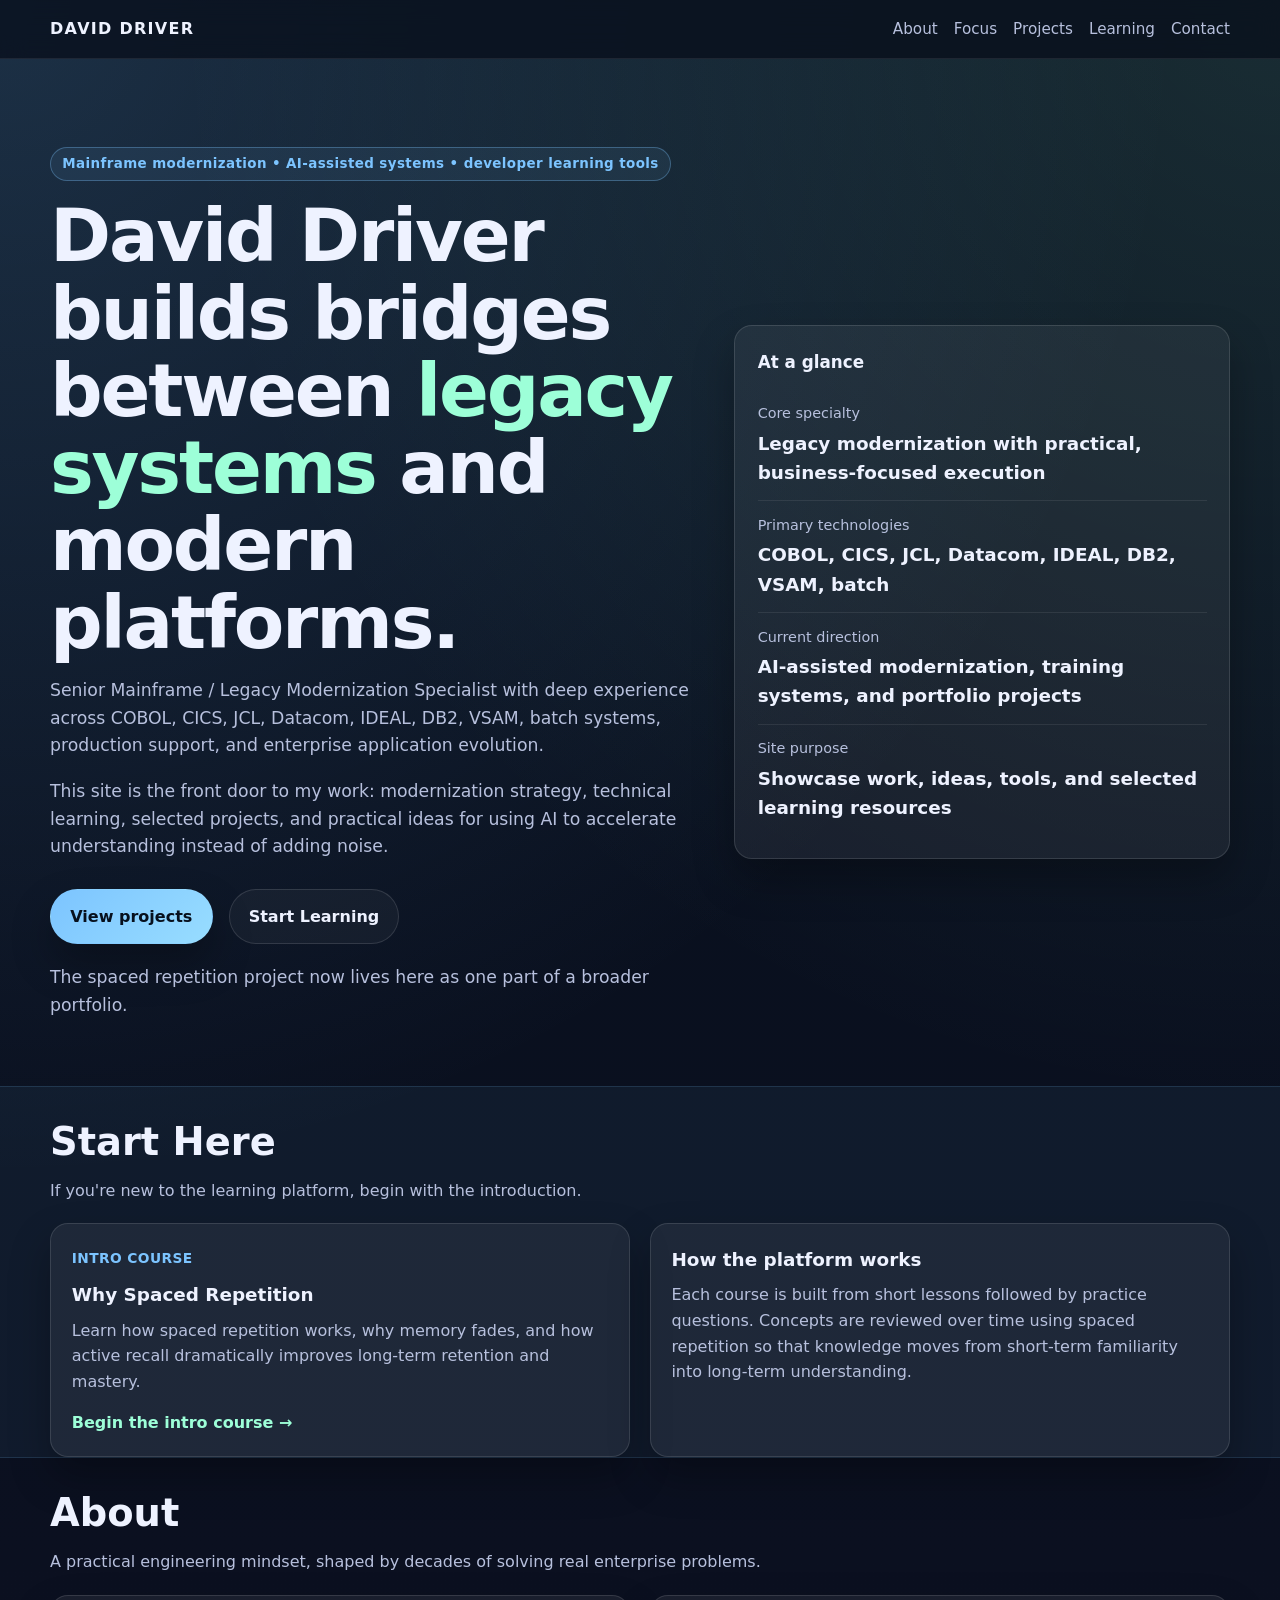
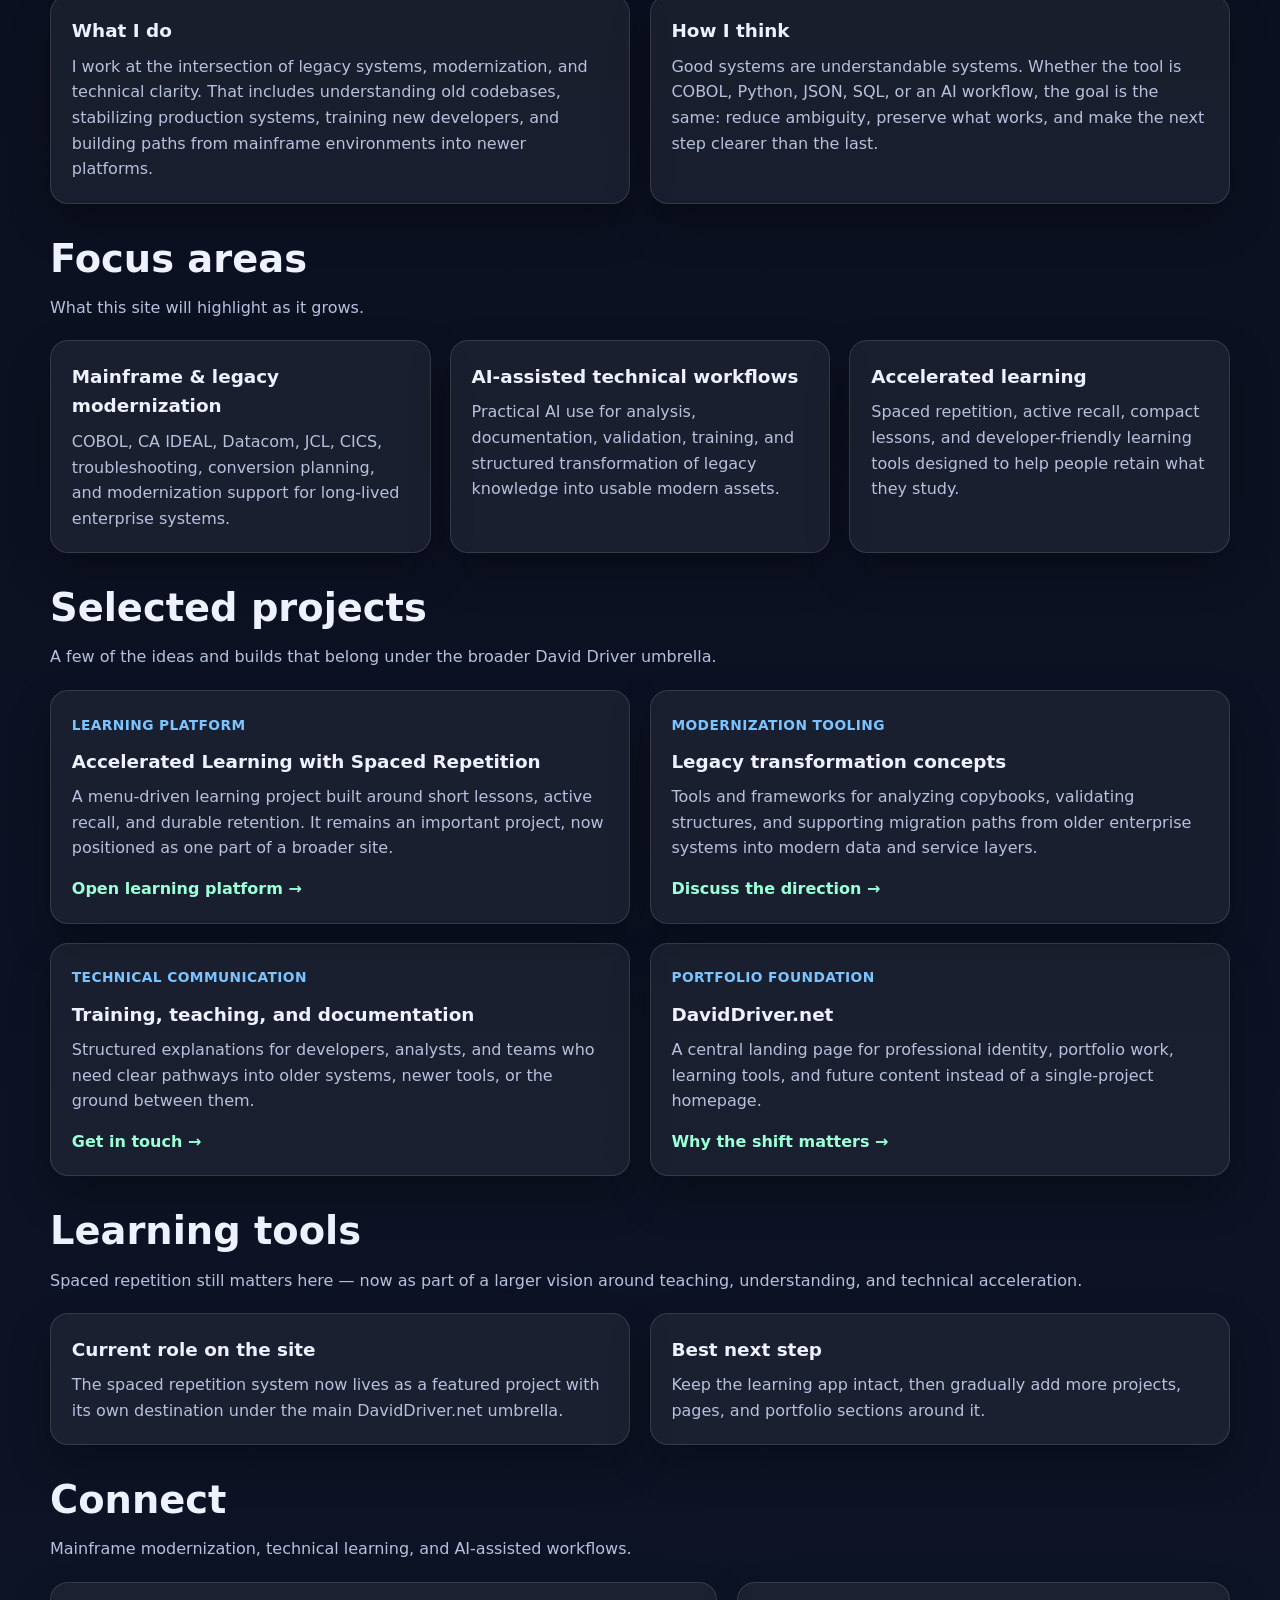
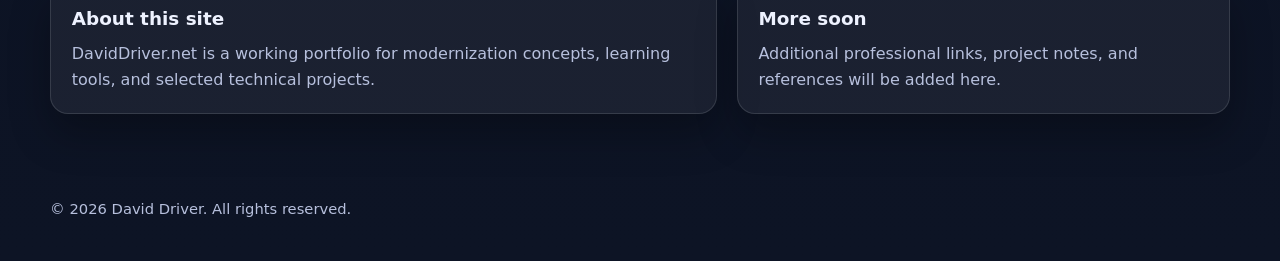
==== commit ca921bef: "Simplify contact section" ====
--- a/index.html
+++ b/index.html
@@ -574,24 +574,23 @@
         <section id="contact">
             <div class="wrap">
                 <div class="section-head">
-                    <h2>Contact / next steps</h2>
-                    <p>Use this section next for your résumé, GitHub, LinkedIn, and direct contact links.</p>
+                    <h2>Connect</h2>
+                    <p>
+                        Mainframe modernization, technical learning, and AI-assisted workflows.
+                    </p>
                 </div>
                 <div class="contact-grid">
                     <article class="contact-card">
-                        <h3>What to add here next</h3>
-                        <ul class="bullet-list">
-                            <li>Add your résumé or a “Work with me” page.</li>
-                            <li>Add GitHub and LinkedIn links.</li>
-                            <li>Add 2–3 featured projects as they mature.</li>
-                            <li>Add a short professional bio.</li>
-                        </ul>
+                        <h3>About this site</h3>
+                        <p>
+                            DavidDriver.net is a working portfolio for modernization concepts, learning tools,
+                            and selected technical projects.
+                        </p>
                     </article>
                     <article class="contact-card">
-                        <h3>Suggested direction</h3>
-                        <p>
-                            This section should become the clearest next action for employers, collaborators,
-                            recruiters, or anyone interested in modernization, training, or technical consulting.
+                        <h3>More soon</h3>
+                        <p>
+                            Additional professional links, project notes, and references will be added here.
                         </p>
                     </article>
                 </div>
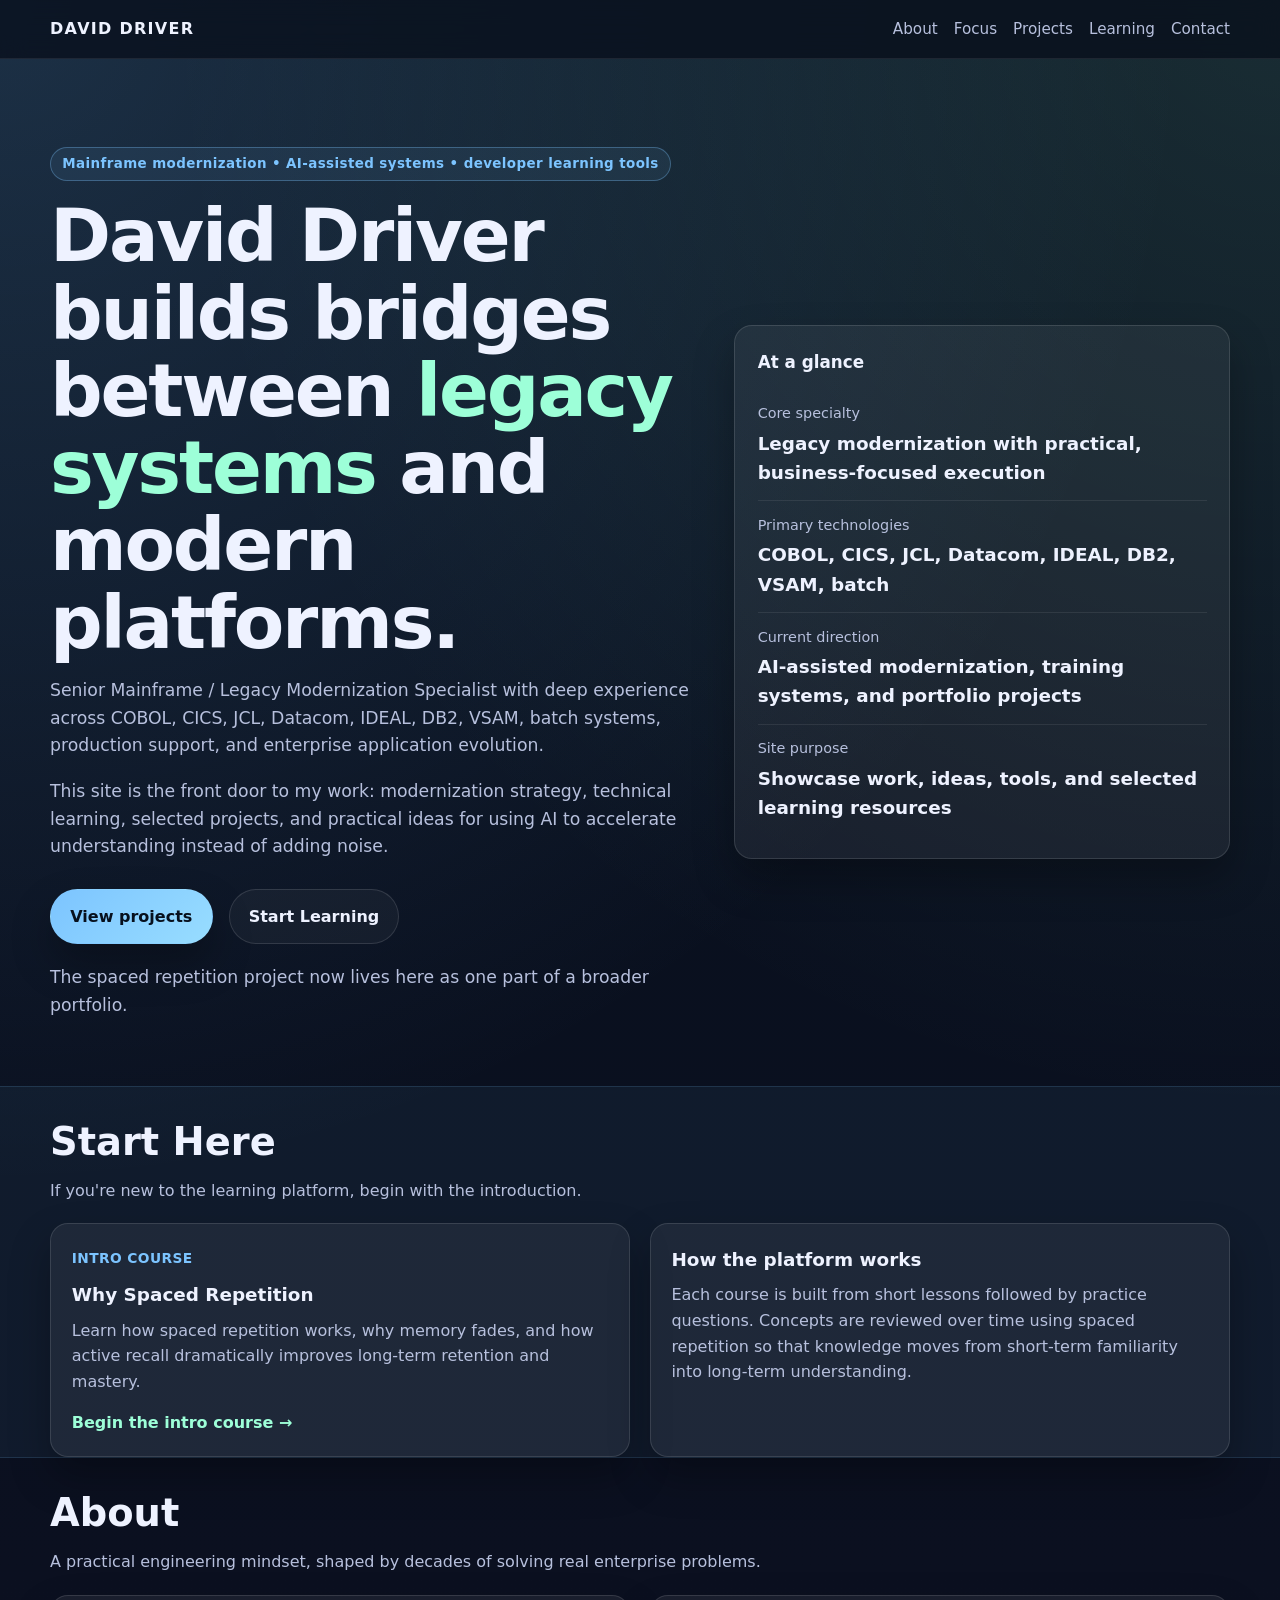
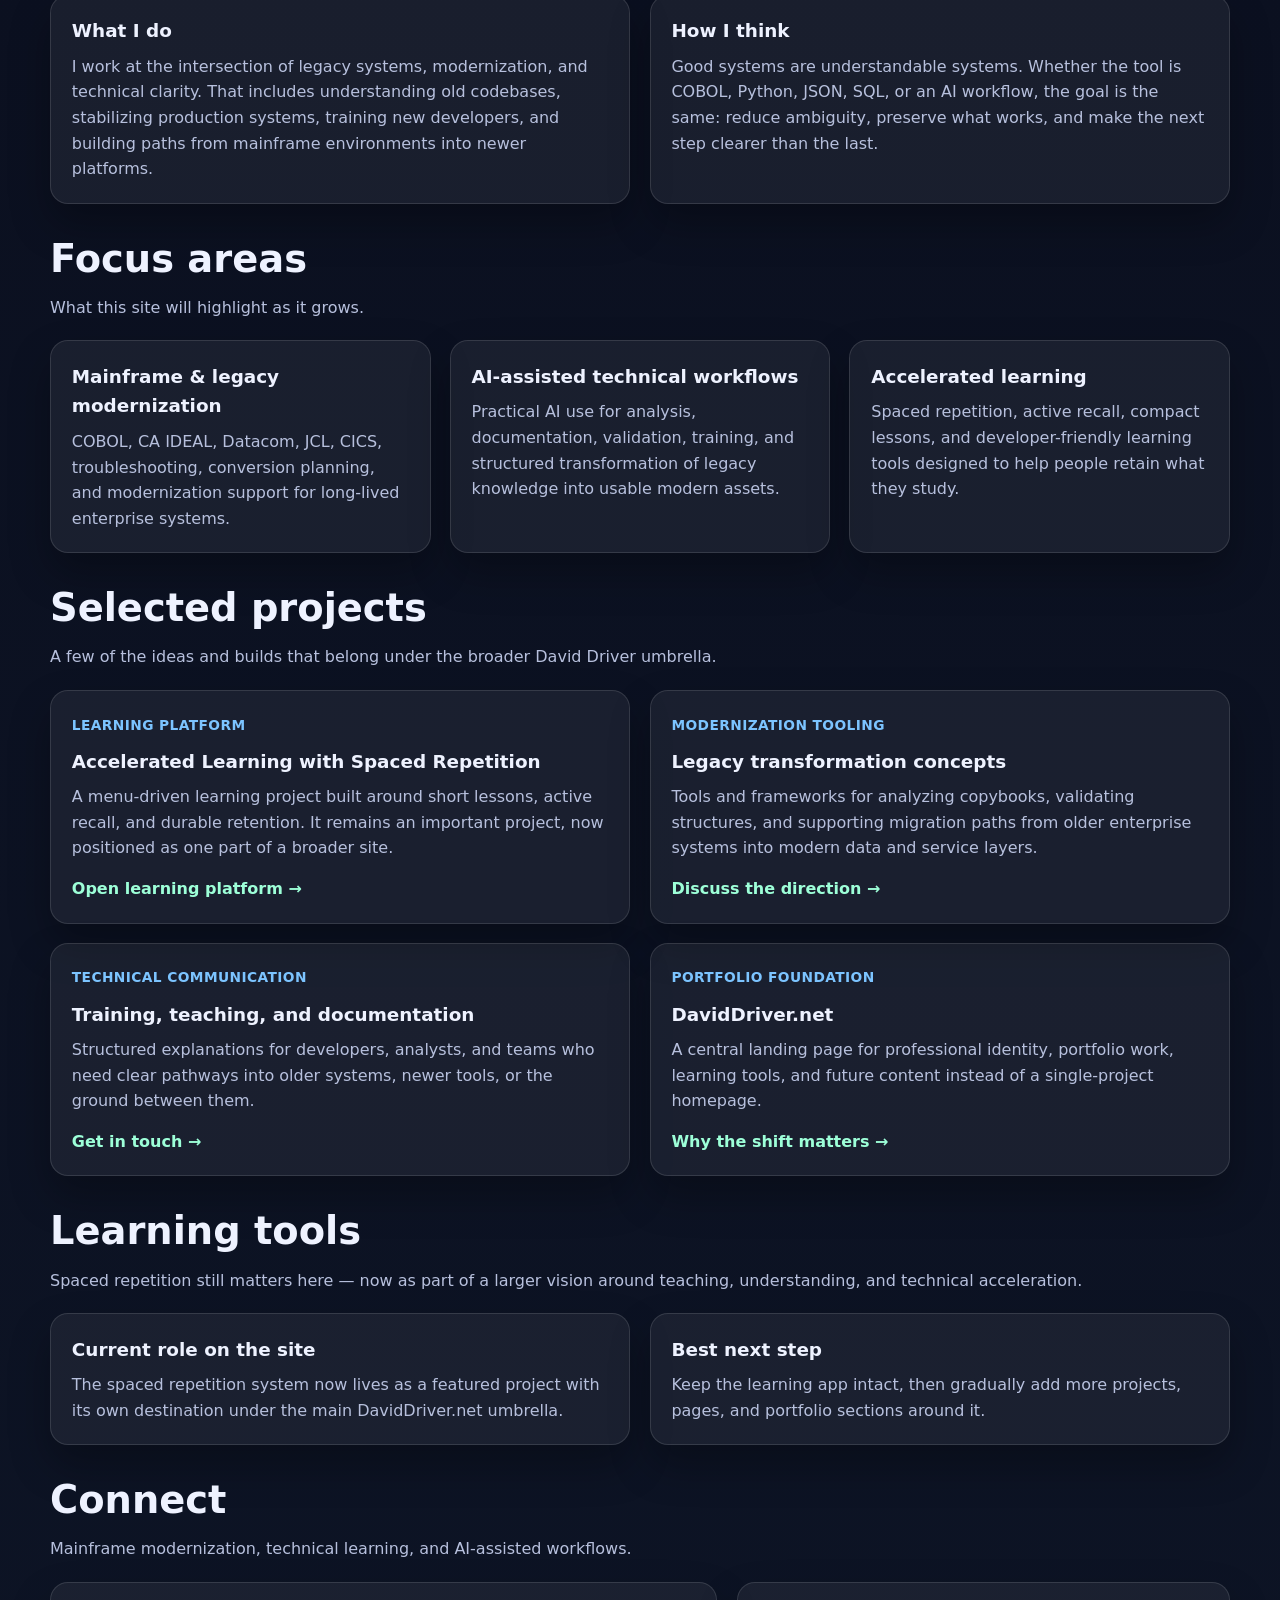
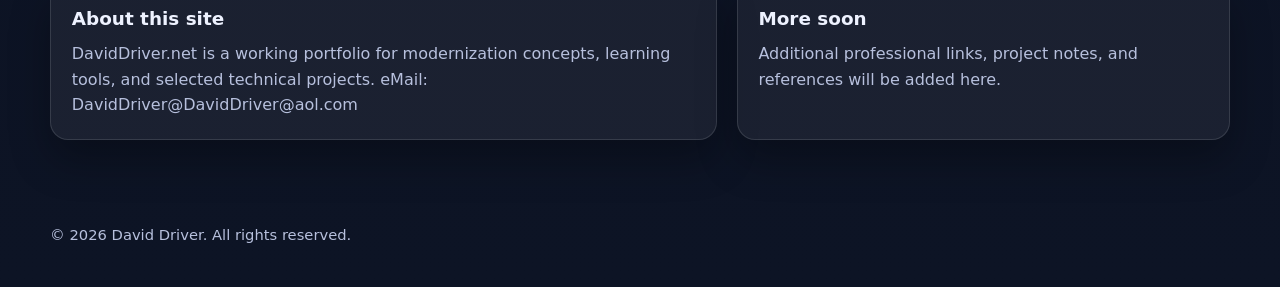
==== commit cdcc674f: "add email to contact" ====
--- a/index.html
+++ b/index.html
@@ -584,7 +584,7 @@
                         <h3>About this site</h3>
                         <p>
                             DavidDriver.net is a working portfolio for modernization concepts, learning tools,
-                            and selected technical projects.
+                            and selected technical projects. eMail: DavidDriver@DavidDriver@aol.com
                         </p>
                     </article>
                     <article class="contact-card">
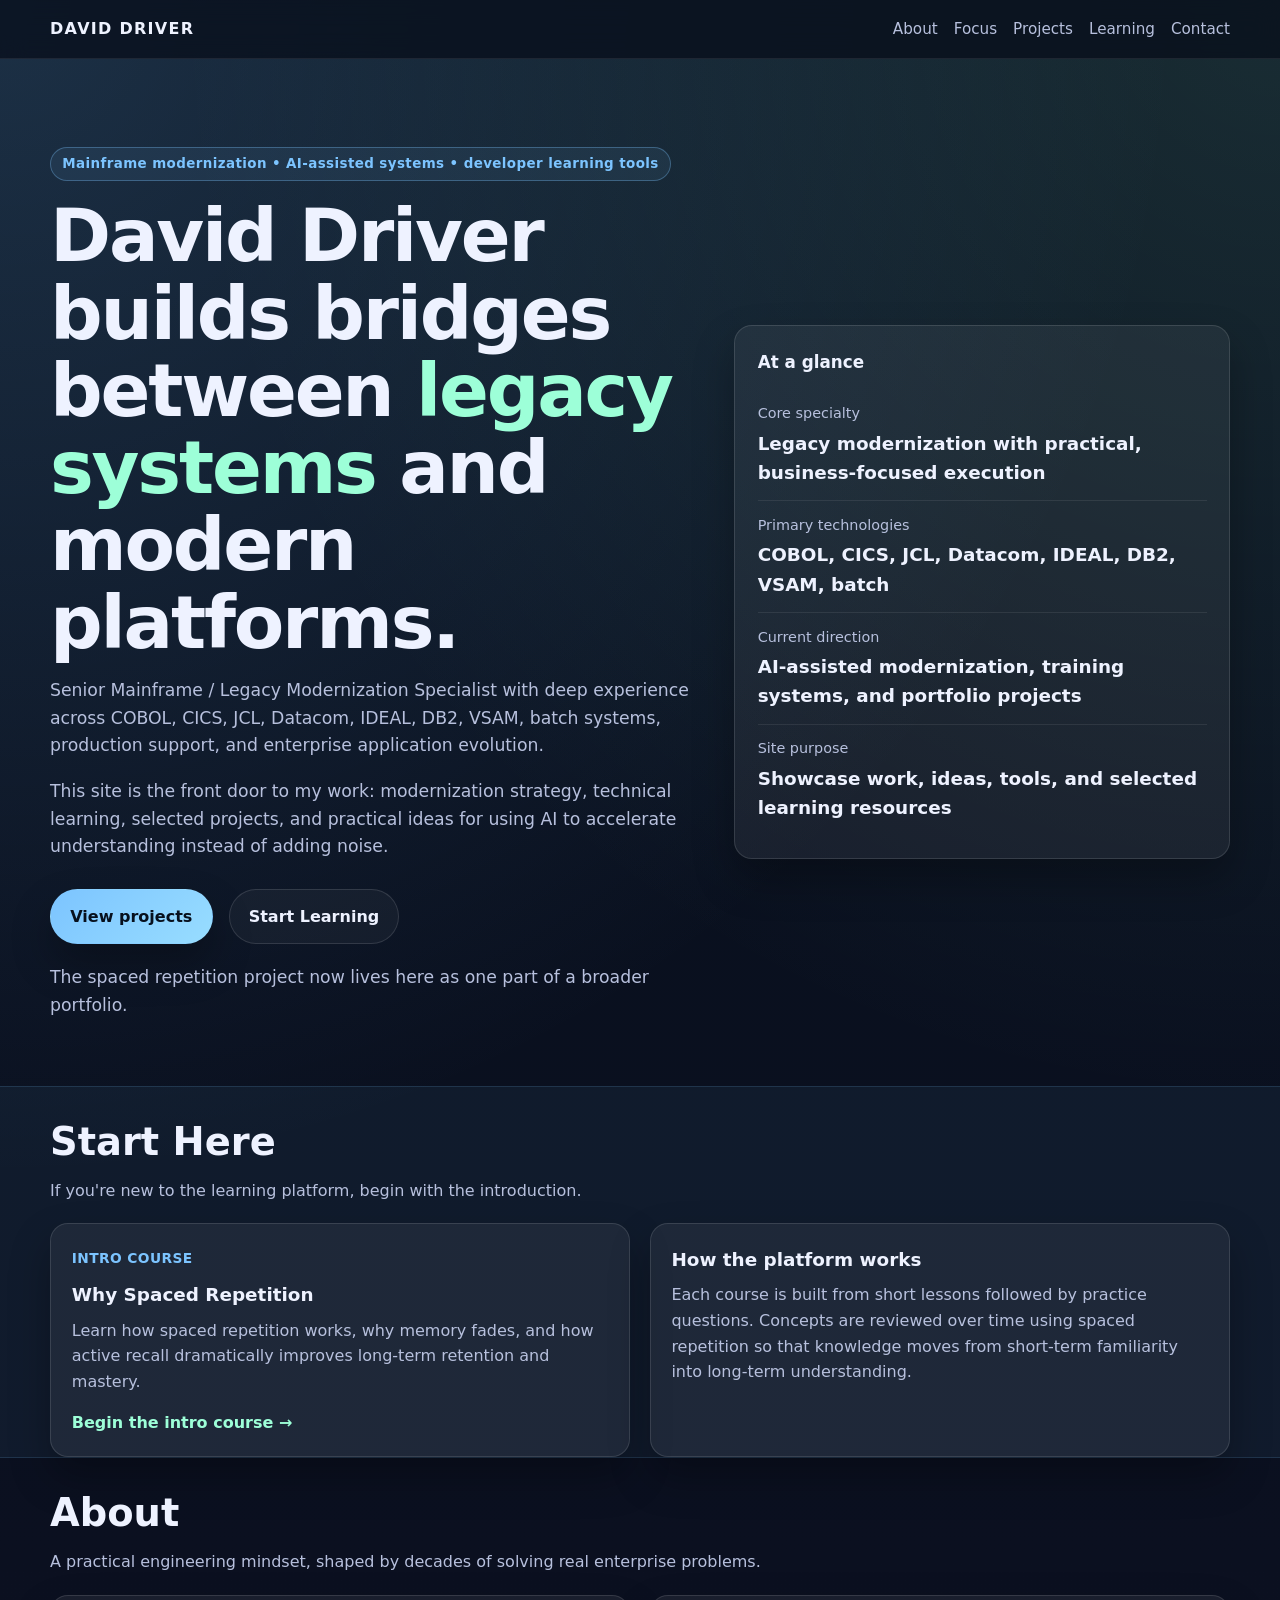
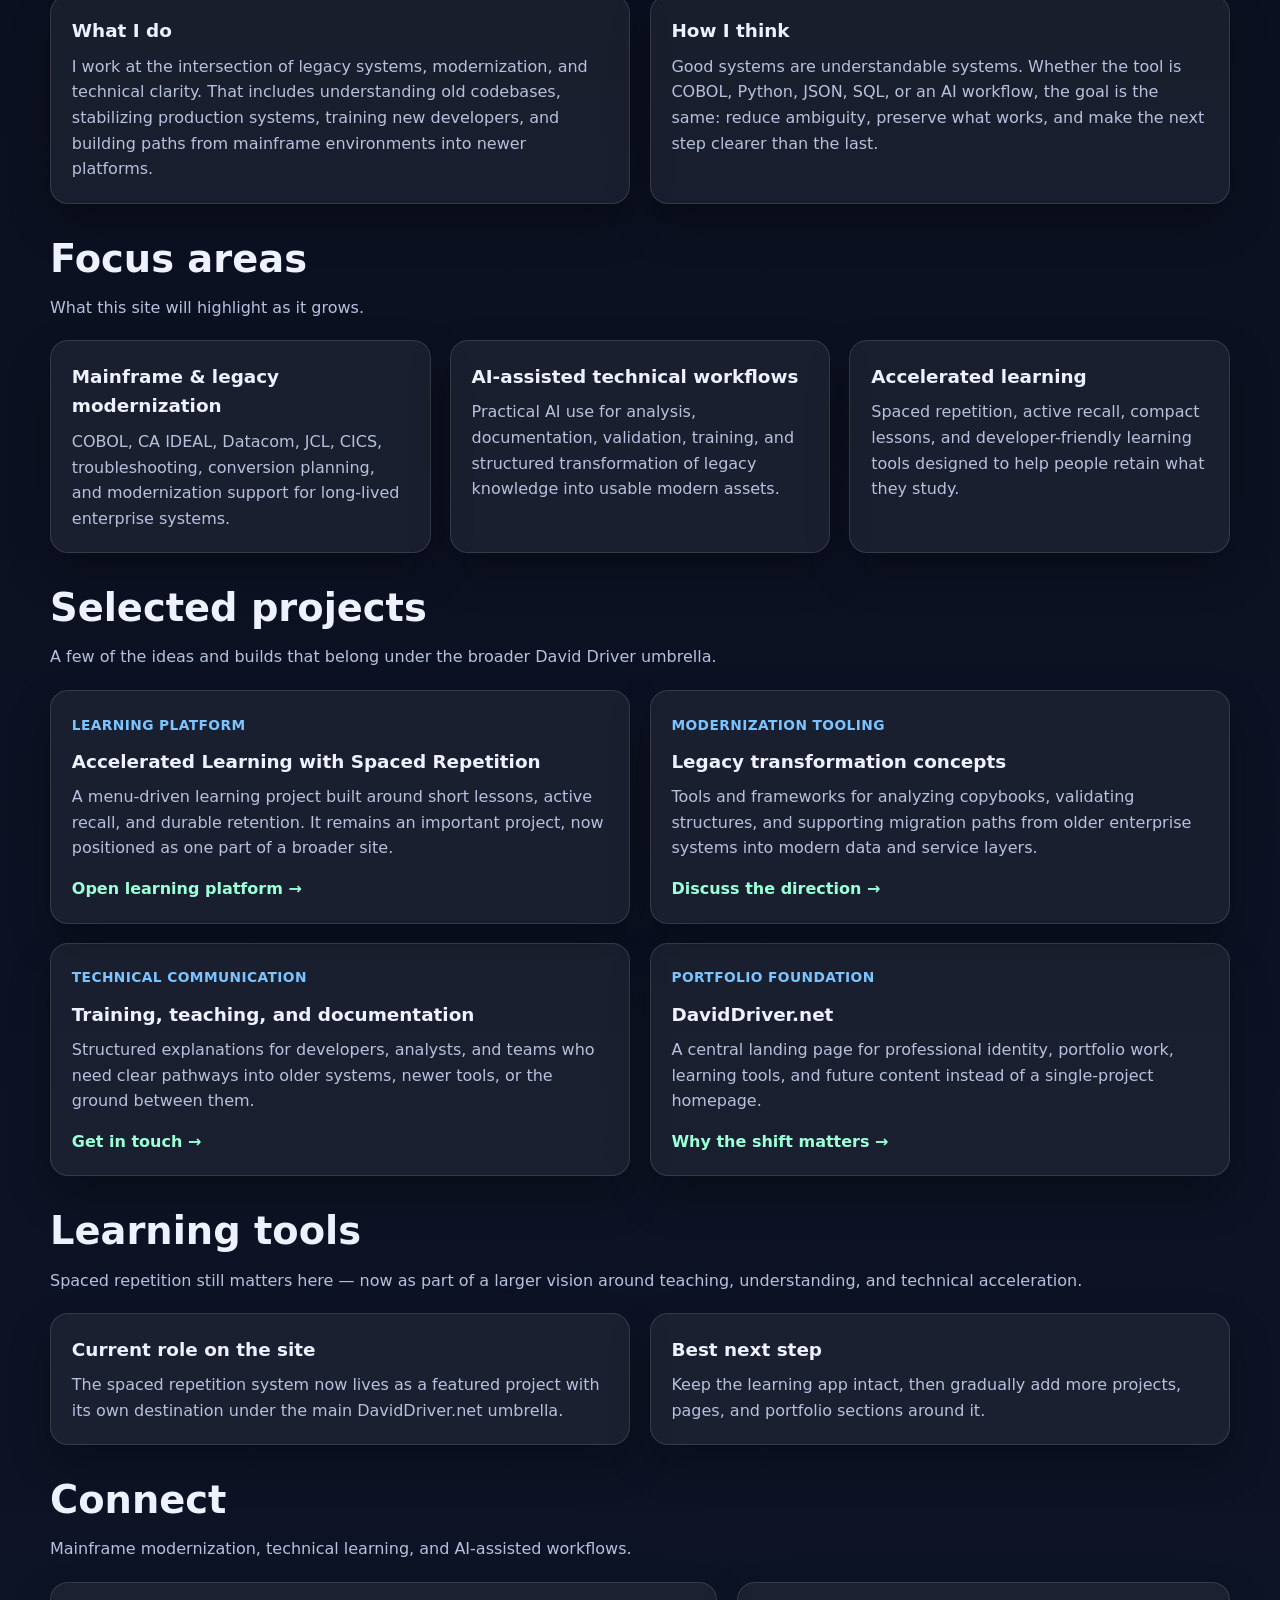
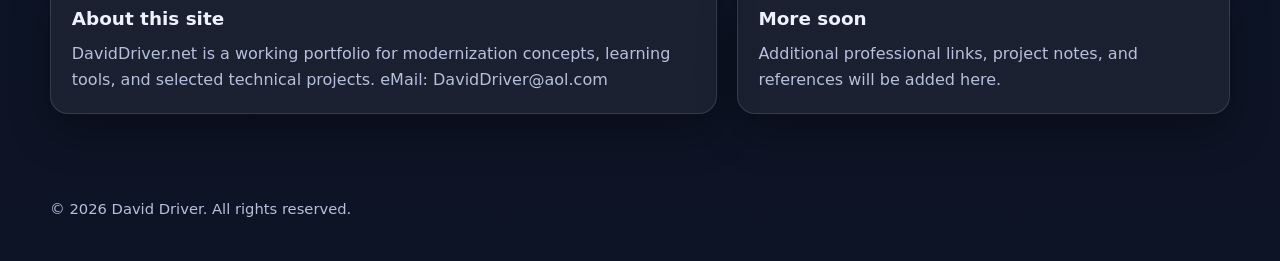
==== commit 98b33ce2: "Fix email type-O" ====
--- a/index.html
+++ b/index.html
@@ -584,7 +584,7 @@
                         <h3>About this site</h3>
                         <p>
                             DavidDriver.net is a working portfolio for modernization concepts, learning tools,
-                            and selected technical projects. eMail: DavidDriver@DavidDriver@aol.com
+                            and selected technical projects. eMail: DavidDriver@aol.com
                         </p>
                     </article>
                     <article class="contact-card">
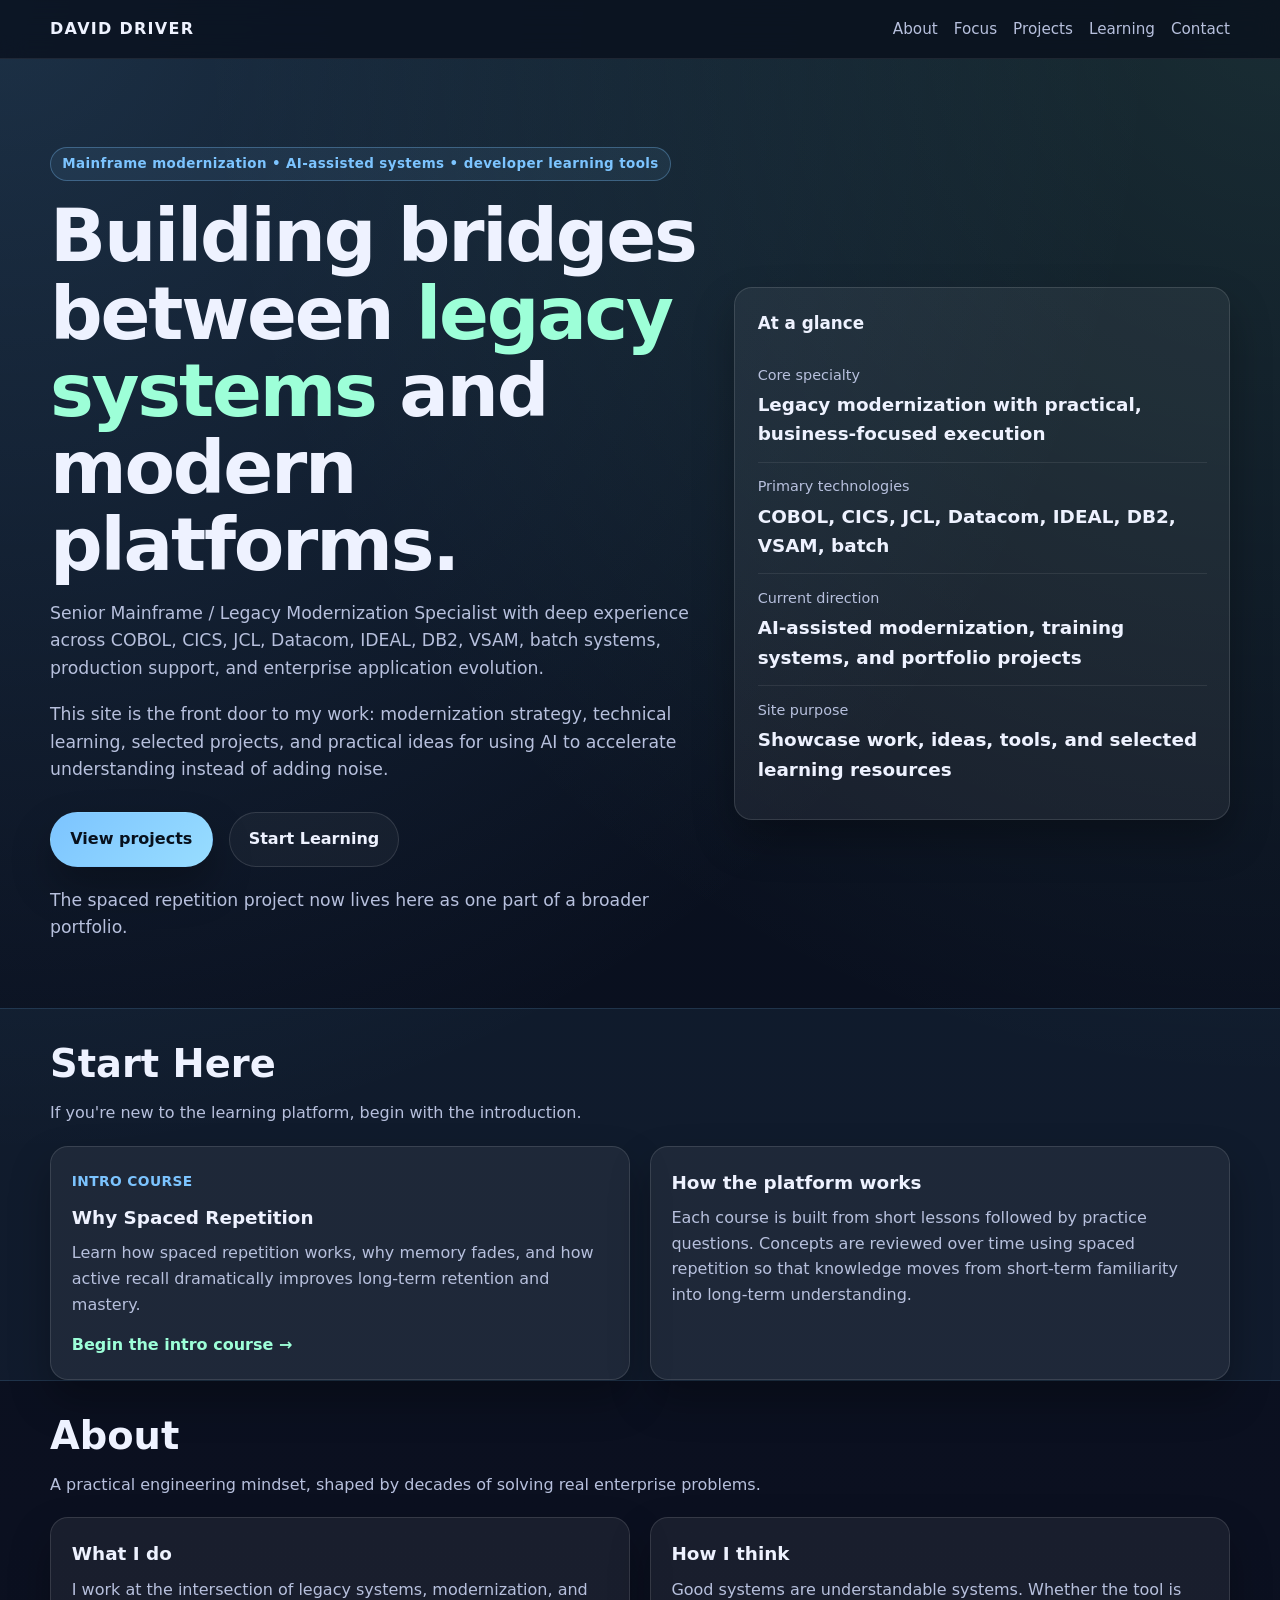
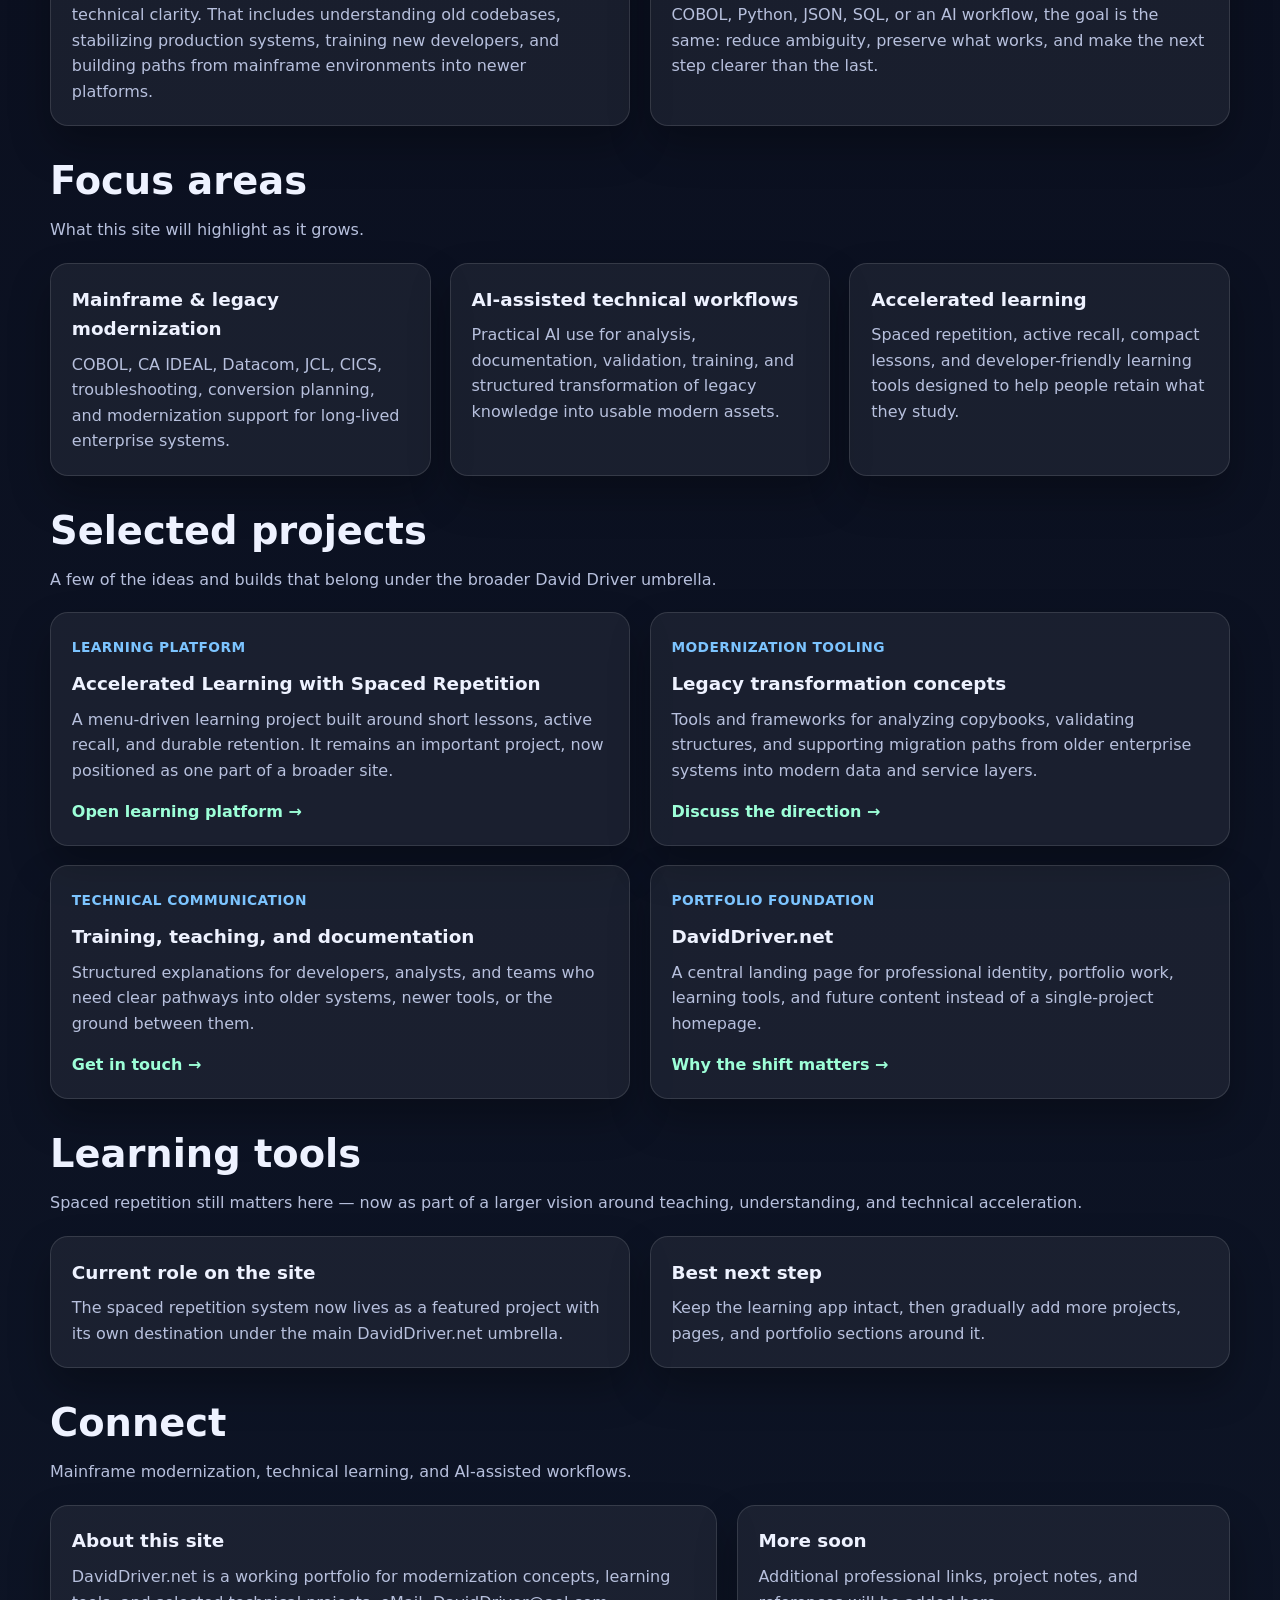
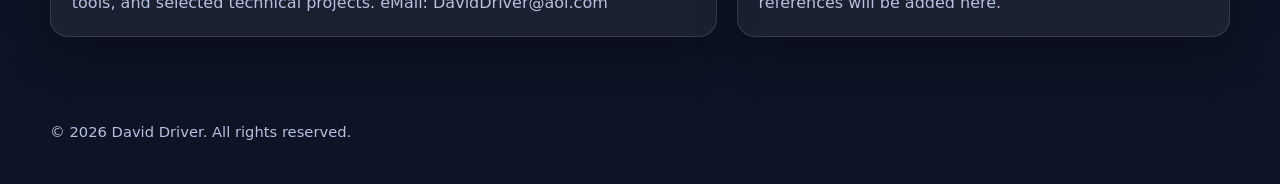
==== commit 3fa6a32b: "Changed title to remove name" ====
--- a/index.html
+++ b/index.html
@@ -353,7 +353,7 @@
                     <span class="eyebrow">Mainframe modernization • AI-assisted systems • developer learning
                         tools</span>
                     <h1>
-                        David Driver builds bridges between
+                        Building bridges between
                         <span class="accent">legacy systems</span>
                         and modern platforms.
                     </h1>
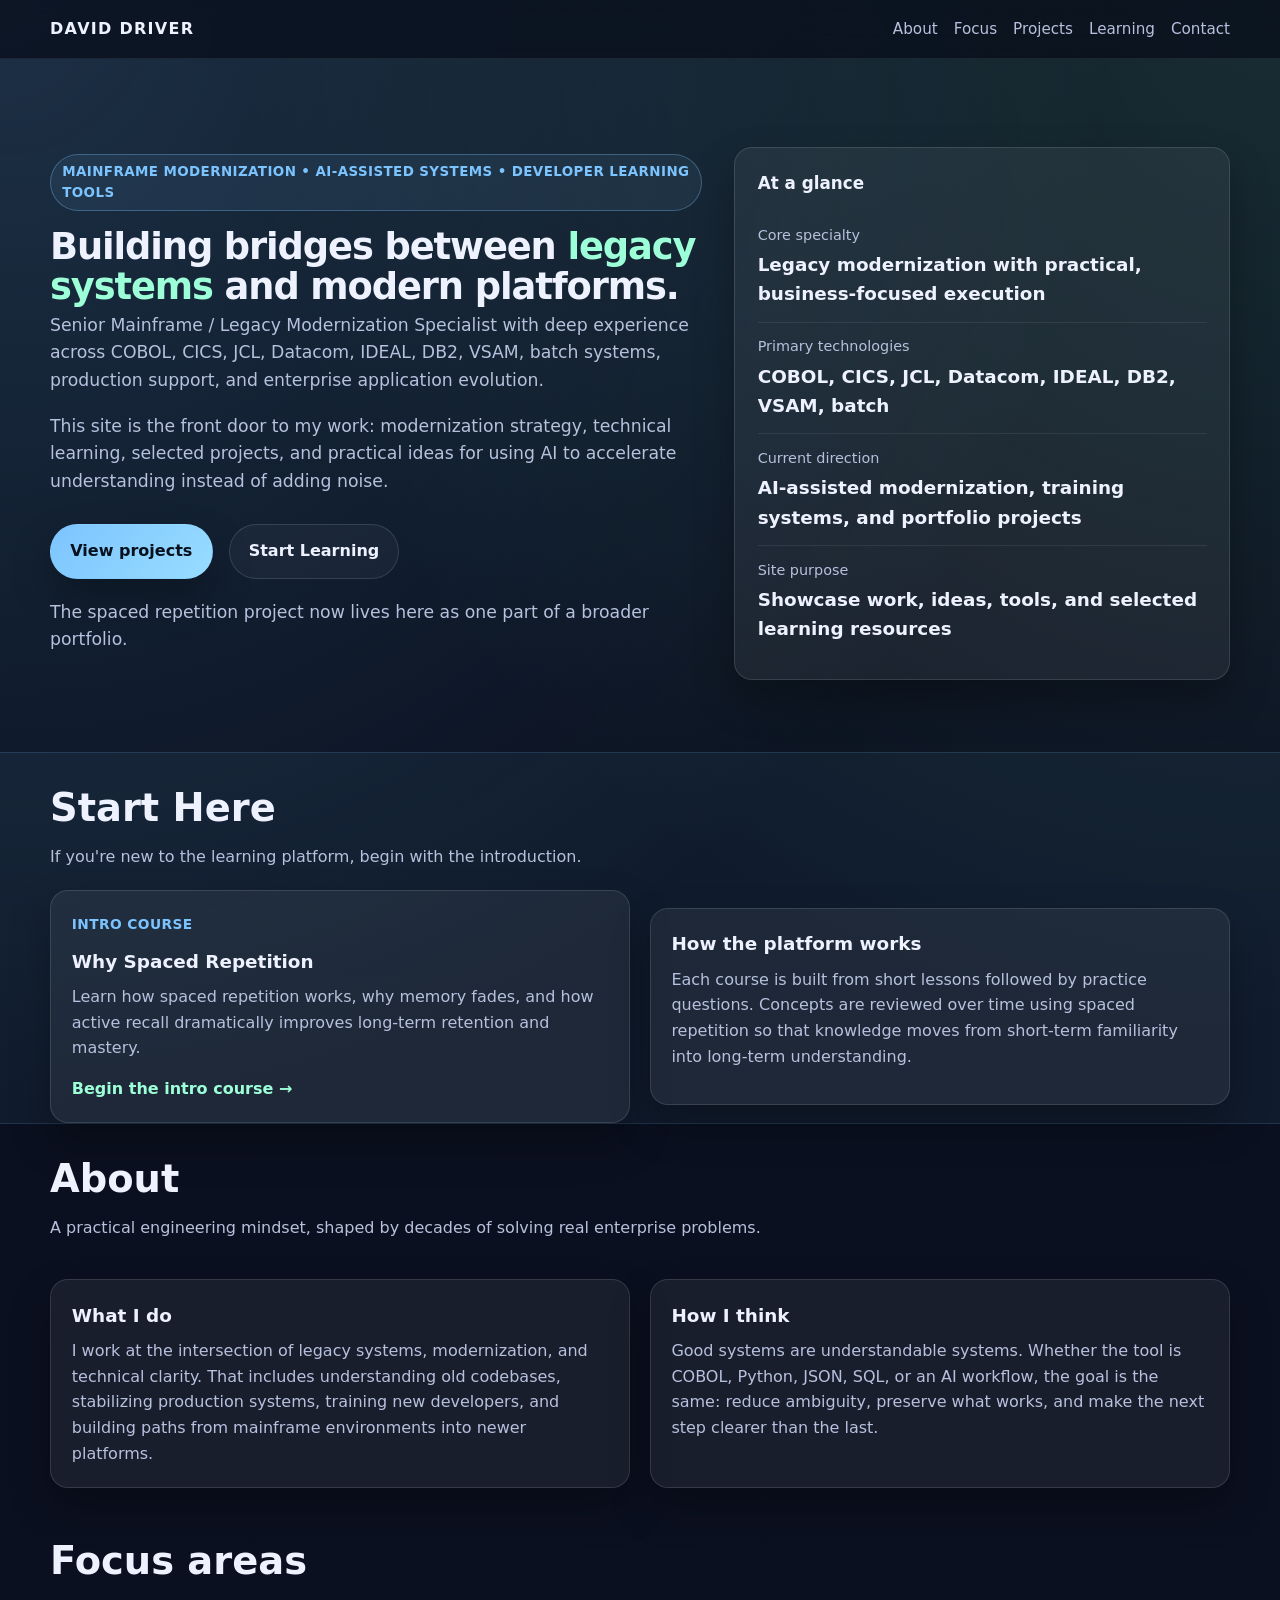
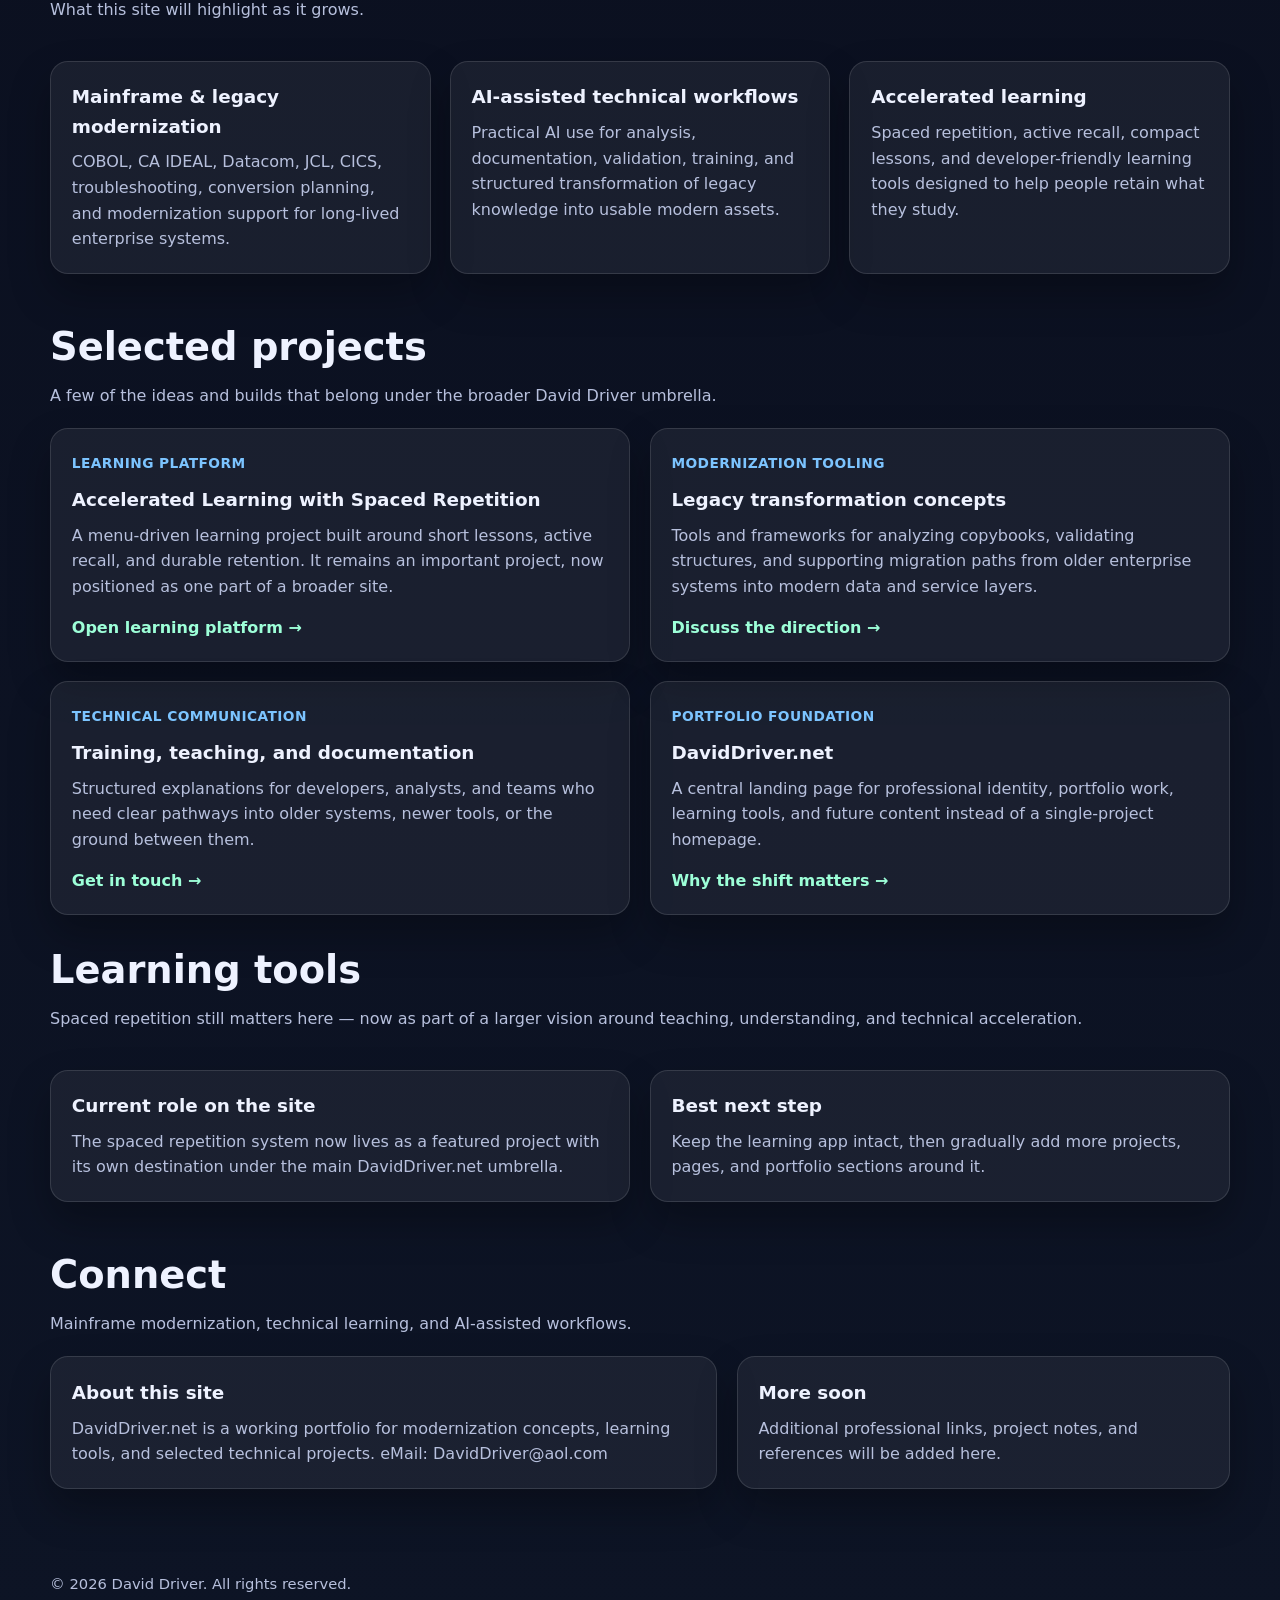
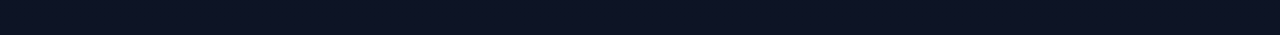
==== commit 9be86aa6: "Refine leraning UI with shared topbar and step-basded lesson modal" ====
--- a/index.html
+++ b/index.html
@@ -5,6 +5,7 @@
     <meta charset="UTF-8" />
     <meta name="viewport" content="width=device-width, initial-scale=1.0" />
     <title>David Driver | Mainframe Modernization, AI, and Technical Learning</title>
+    <link rel="stylesheet" href="assets/styles.css" />
     <meta name="description"
         content="David Driver — Senior Mainframe / Legacy Modernization Specialist. Mainframe systems, modernization strategy, AI-assisted workflows, technical learning, and selected projects." />
     <style>
@@ -333,6 +334,7 @@
 </head>
 
 <body>
+
     <header class="topbar">
         <div class="wrap nav">
             <a class="brand" href="#top">David Driver</a>
@@ -609,4 +611,6 @@
     </script>
 </body>
 
+
+
 </html>
--- a/assets/styles.css
+++ b/assets/styles.css
@@ -0,0 +1,164 @@
+:root{
+  --bg:#f4f6fb;
+  --panel:#ffffff;
+  --text:#1e293b;
+  --muted:#64748b;
+  --accent:#2563eb;
+  --accent-2:#1d4ed8;
+  --border:#e2e8f0;
+  --success:#166534;
+  --warning:#92400e;
+  --danger:#991b1b;
+  --shadow:0 8px 24px rgba(15,23,42,.08);
+  --radius:16px;
+}
+*{box-sizing:border-box}
+html,body{margin:0;padding:0;font-family:Arial,Helvetica,sans-serif;background:var(--bg);color:var(--text)}
+a{color:var(--accent);text-decoration:none}
+a:hover{text-decoration:underline}
+.container{max-width:980px;margin:0 auto;padding:32px 18px 64px}
+.hero{margin-bottom:24px}
+.hero h1{margin:0 0 4px;font-size:2.3rem;line-height:1.1}
+#platform-subtitle {
+             text-align:right;
+             font-size:0.85rem;
+             font-style:italic;
+             color:#4f6fd5;
+             margin-top:2px;
+             margin-bottom:8px;
+             padding-right: 158px;
+}
+.hero p{margin:0;
+        color:var(--muted);
+        font-size:1.08rem
+}
+.card{background:var(--panel);border:1px solid var(--border);border-radius:var(--radius);box-shadow:var(--shadow);padding:28px;margin:18px 0}
+.card h2,.card h3{margin-top:0}
+.card {
+  transition: transform .15s ease, box-shadow .15s ease;
+}
+.card hover { 
+  transform: translateY(-3px);
+  box-shadow: 0 8px 20px rgba(0,0,0,0,08);
+}
+.grid{display:grid;gap:18px}
+.grid.two{grid-template-columns:repeat(auto-fit,minmax(280px,1fr))}
+.kicker{display:inline-block;font-size:.8rem;font-weight:bold;letter-spacing:.08em;color:var(--accent-2);text-transform:uppercase;margin-bottom:10px}
+.pill{display:inline-block;padding:6px 10px;border-radius:999px;background:#e8f0ff;color:var(--accent-2);font-size:.85rem;margin-right:8px;margin-bottom:8px}
+.button{display:inline-block;background:var(--accent);color:white;border:none;border-radius:10px;padding:12px 16px;font-weight:bold;cursor:pointer;text-decoration:none}
+.button:hover{background:var(--accent-2);text-decoration:none}
+.button.secondary{background:white;color:var(--accent);border:1px solid var(--border)}
+.button.good{background:#15803d}
+.button.hard{background:#b45309}
+.button.again{background:#b91c1c}
+.actions{display:flex;gap:12px;flex-wrap:wrap;margin-top:18px}
+ul.clean{margin:12px 0 0 20px;padding:0}
+ul.clean li{margin:8px 0}
+.meta{color:var(--muted);font-size:.95rem}
+.topic-list li{margin:10px 0}
+.stat{font-size:1.8rem;font-weight:bold;margin:4px 0}
+.small{font-size:.92rem;color:var(--muted)}
+.sep{height:1px;background:var(--border);margin:20px 0}
+.code{background:#0f172a;color:#e2e8f0;border-radius:12px;padding:14px;overflow:auto;font-family:Consolas,Monaco,monospace;font-size:.95rem}
+.question{font-size:1.15rem;line-height:1.5}
+.answer{margin-top:16px;padding:14px;border-radius:12px;background:#f8fafc;border:1px solid var(--border)}
+.hidden{display:none !important}
+.nav{display:flex;gap:14px;flex-wrap:wrap;margin-bottom:20px}
+.footer{margin-top:30px;color:var(--muted);font-size:.95rem}
+.choice-list{display:grid;gap:10px;margin-top:14px}
+.choice{padding:12px 14px;border:1px solid var(--border);background:white;border-radius:12px;cursor:pointer;text-align:left}
+.choice:hover{border-color:#bfdbfe;background:#f8fbff}
+.choice.correct{border-color:#86efac;background:#f0fdf4}
+.choice.incorrect{border-color:#fecaca;background:#fef2f2}
+.badge{display:inline-block;background:#eff6ff;color:#1d4ed8;border:1px solid #bfdbfe;padding:4px 8px;border-radius:999px;font-size:.8rem;margin-right:8px}
+@media (max-width:640px){
+  .hero h1{font-size:1.9rem}
+  .container{padding:20px 14px 50px}
+  .card{padding:20px}
+}
+.breadcrumbs {
+  display: flex;
+  gap: 12px;
+  margin: 20px 0;
+  font-size: 0.95rem;
+}
+
+.breadcrumbs a {
+  color: #2563eb;
+  text-decoration: none;
+}
+
+.breadcrumbs span {
+  color: #64748b;
+}
+
+.eyebrow {
+  color: #1d4ed8;
+  font-weight: 700;
+  letter-spacing: 0.08em;
+  font-size: 0.9rem;
+  margin-bottom: 8px;
+  text-transform: uppercase;
+}
+
+.stack > * + * {
+  margin-top: 14px;
+}
+
+.lesson-card,
+.practice-question {
+  border: 1px solid #dbe3f0;
+  border-radius: 16px;
+  padding: 18px;
+  background: #fff;
+}
+
+.button.secondary {
+  background: #e8eefc;
+  color: #1d4ed8;
+}
+
+.button.disabled {
+  opacity: 0.6;
+  pointer-events: none;
+  cursor: default;
+}
+
+.options {
+  display: flex;
+  flex-direction: column;
+  gap: 10px;
+  margin-top: 12px;
+}
+
+.option-button {
+  border: 1px solid #cbd5e1;
+  background: #fff;
+  border-radius: 10px;
+  padding: 12px 14px;
+  text-align: left;
+  cursor: pointer;
+  font: inherit;
+}
+
+.option-button:hover {
+  background: #f8fafc;
+}
+
+.feedback {
+  margin-top: 12px;
+}
+
+.correct {
+  color: #15803d;
+  font-weight: 700;
+}
+
+.incorrect {
+  color: #b91c1c;
+  font-weight: 700;
+}
+
+.question {
+  margin-bottom: 10px;
+}
